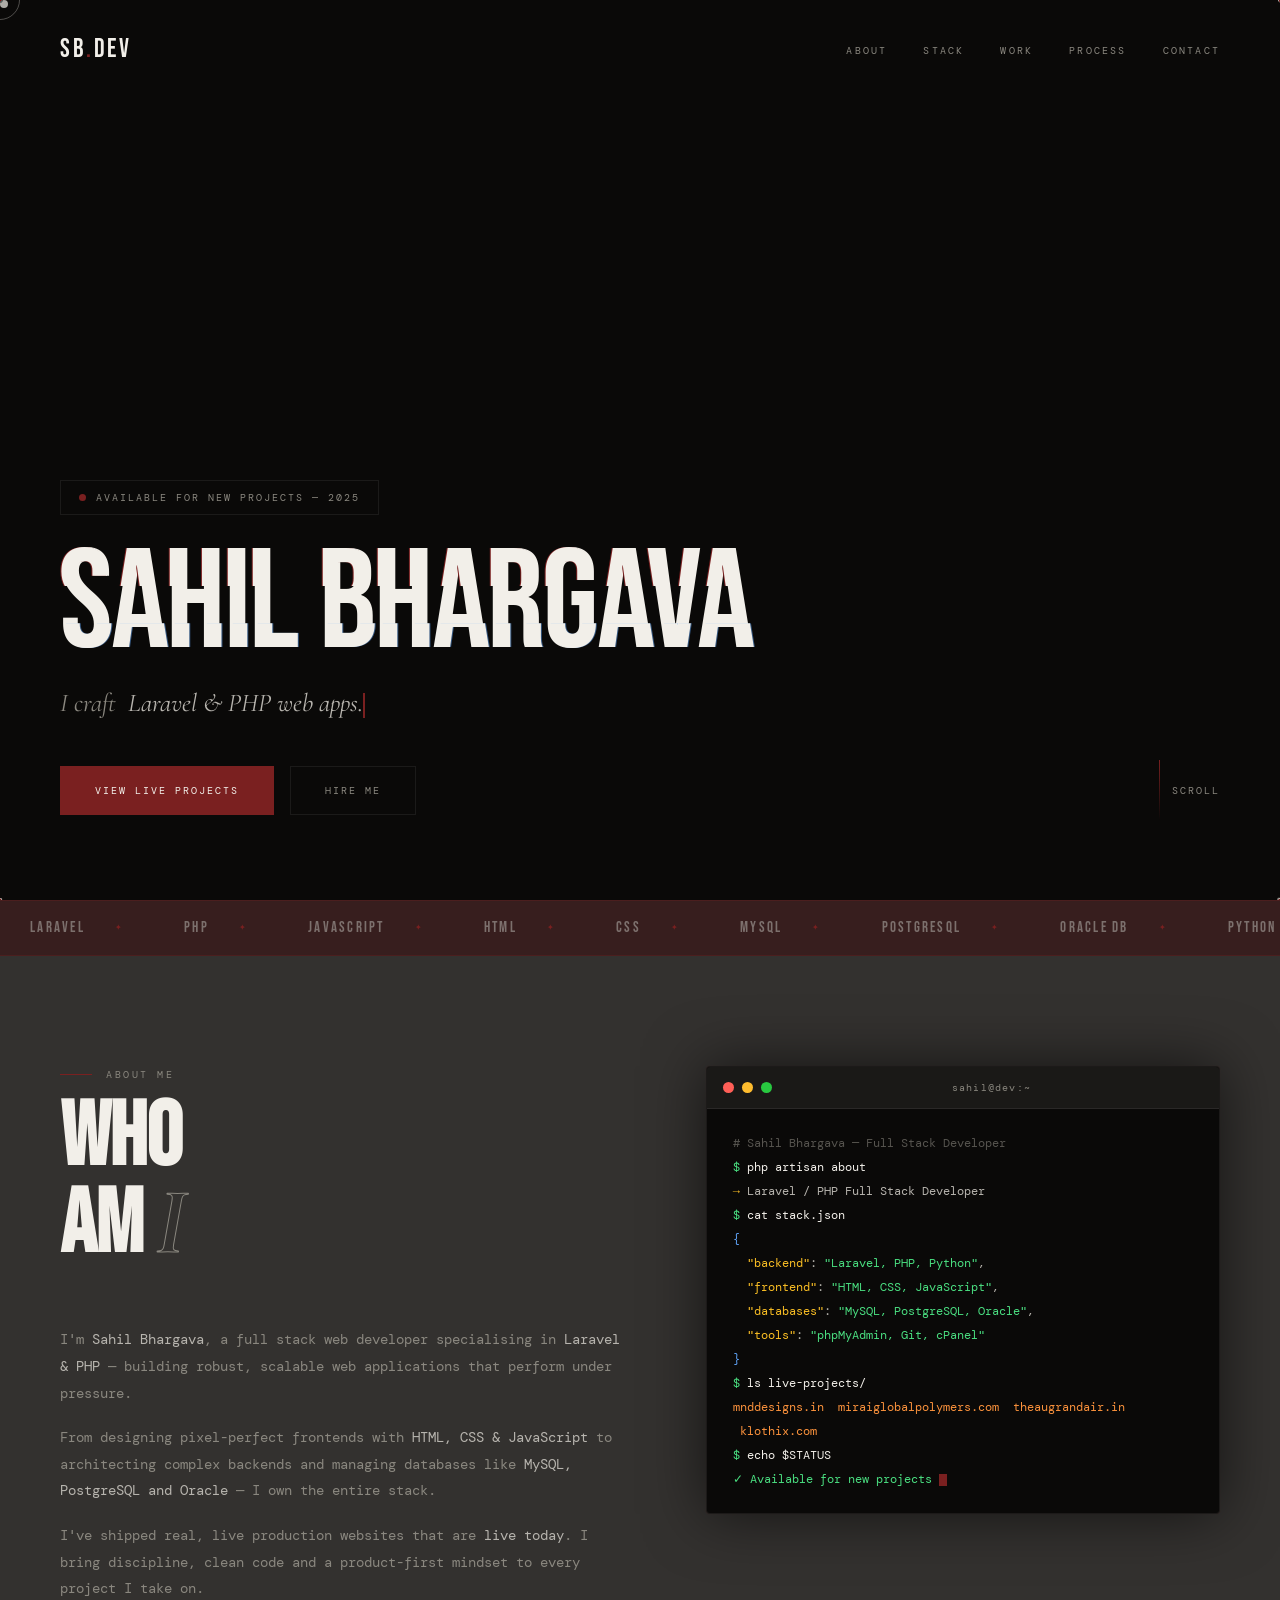
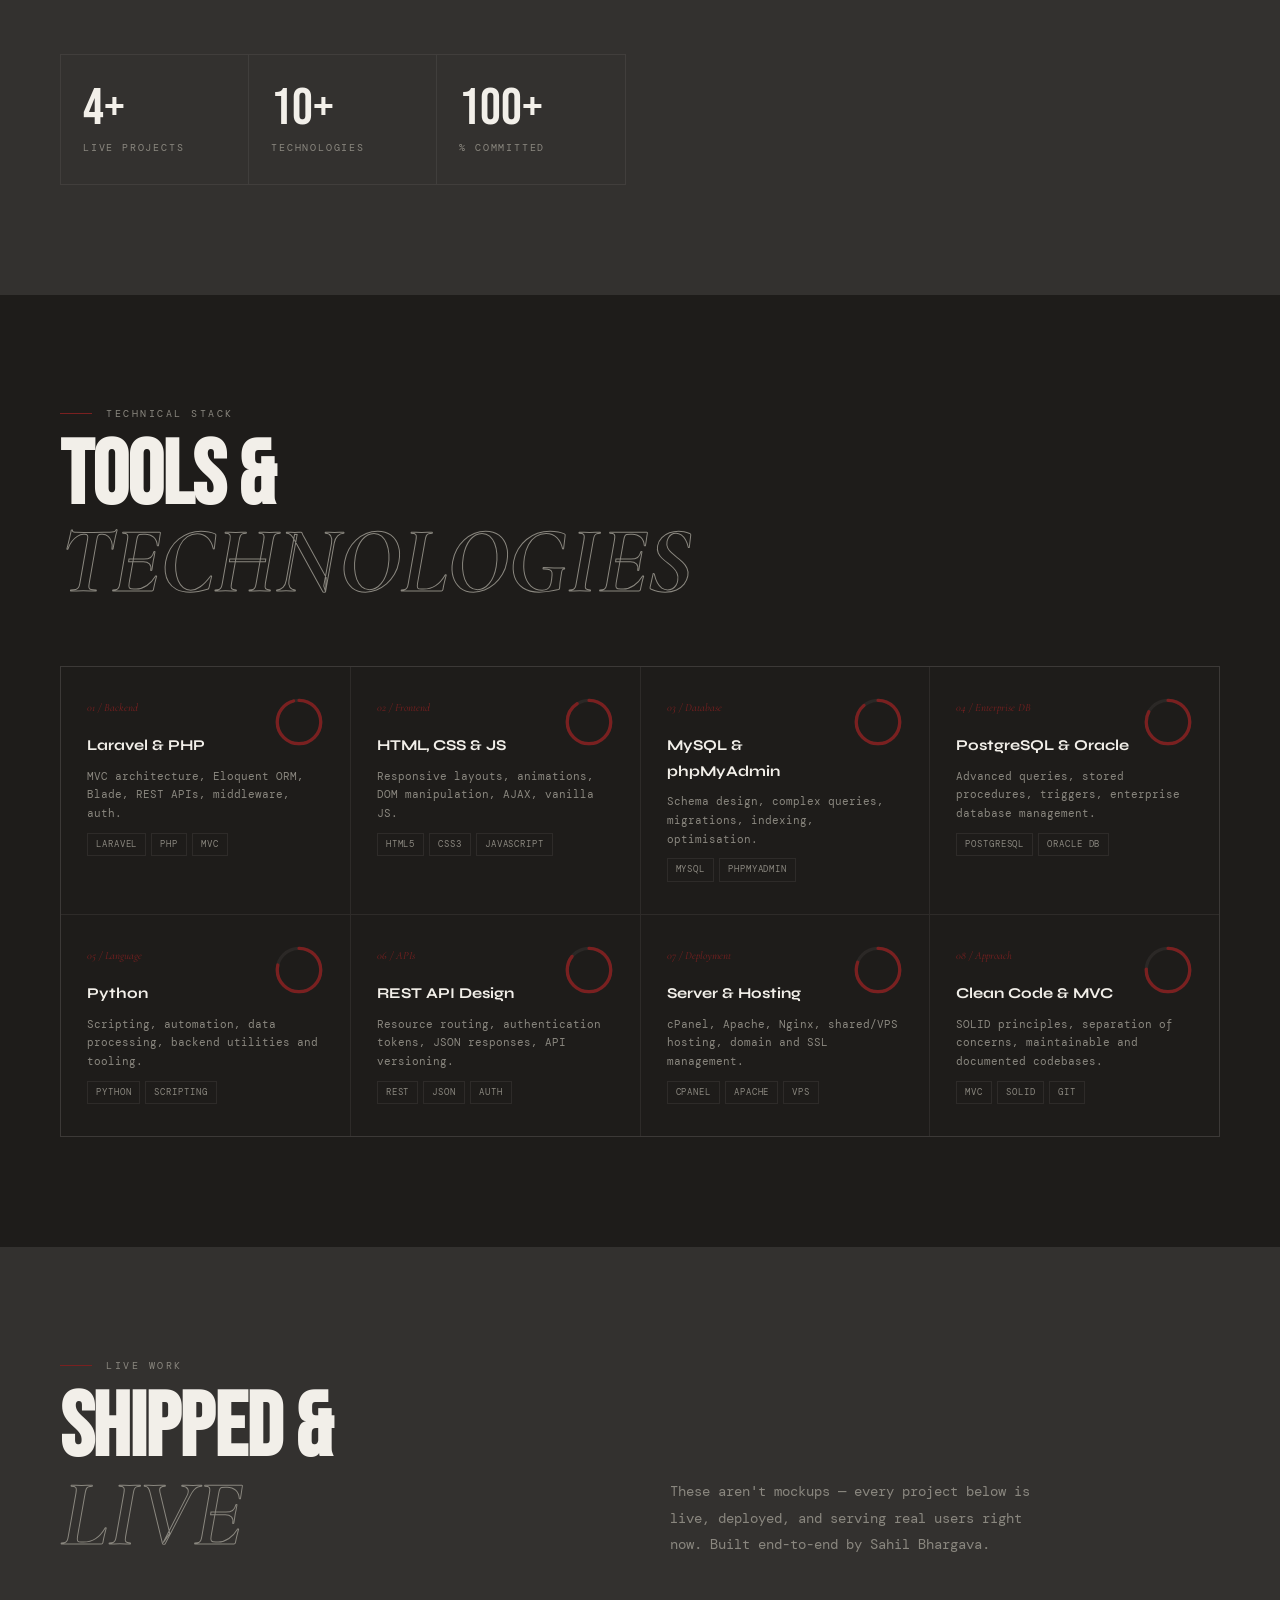
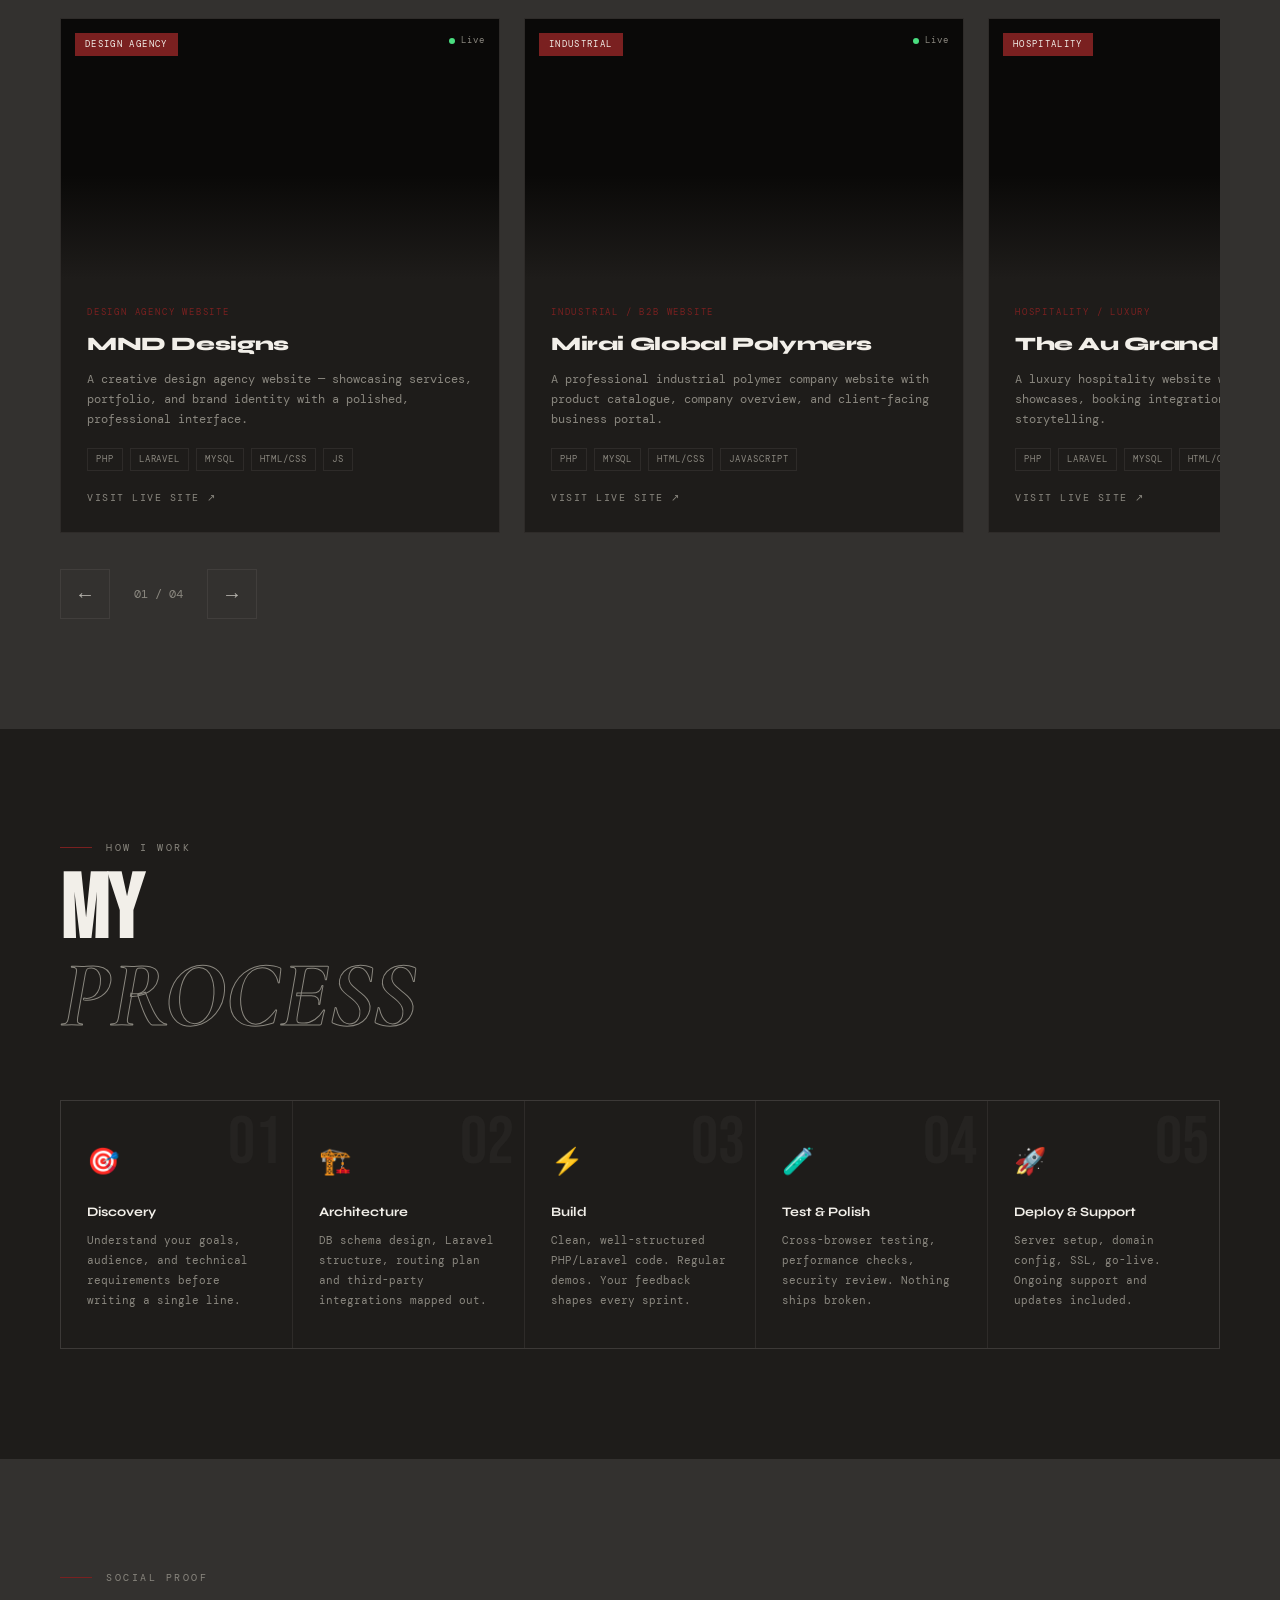
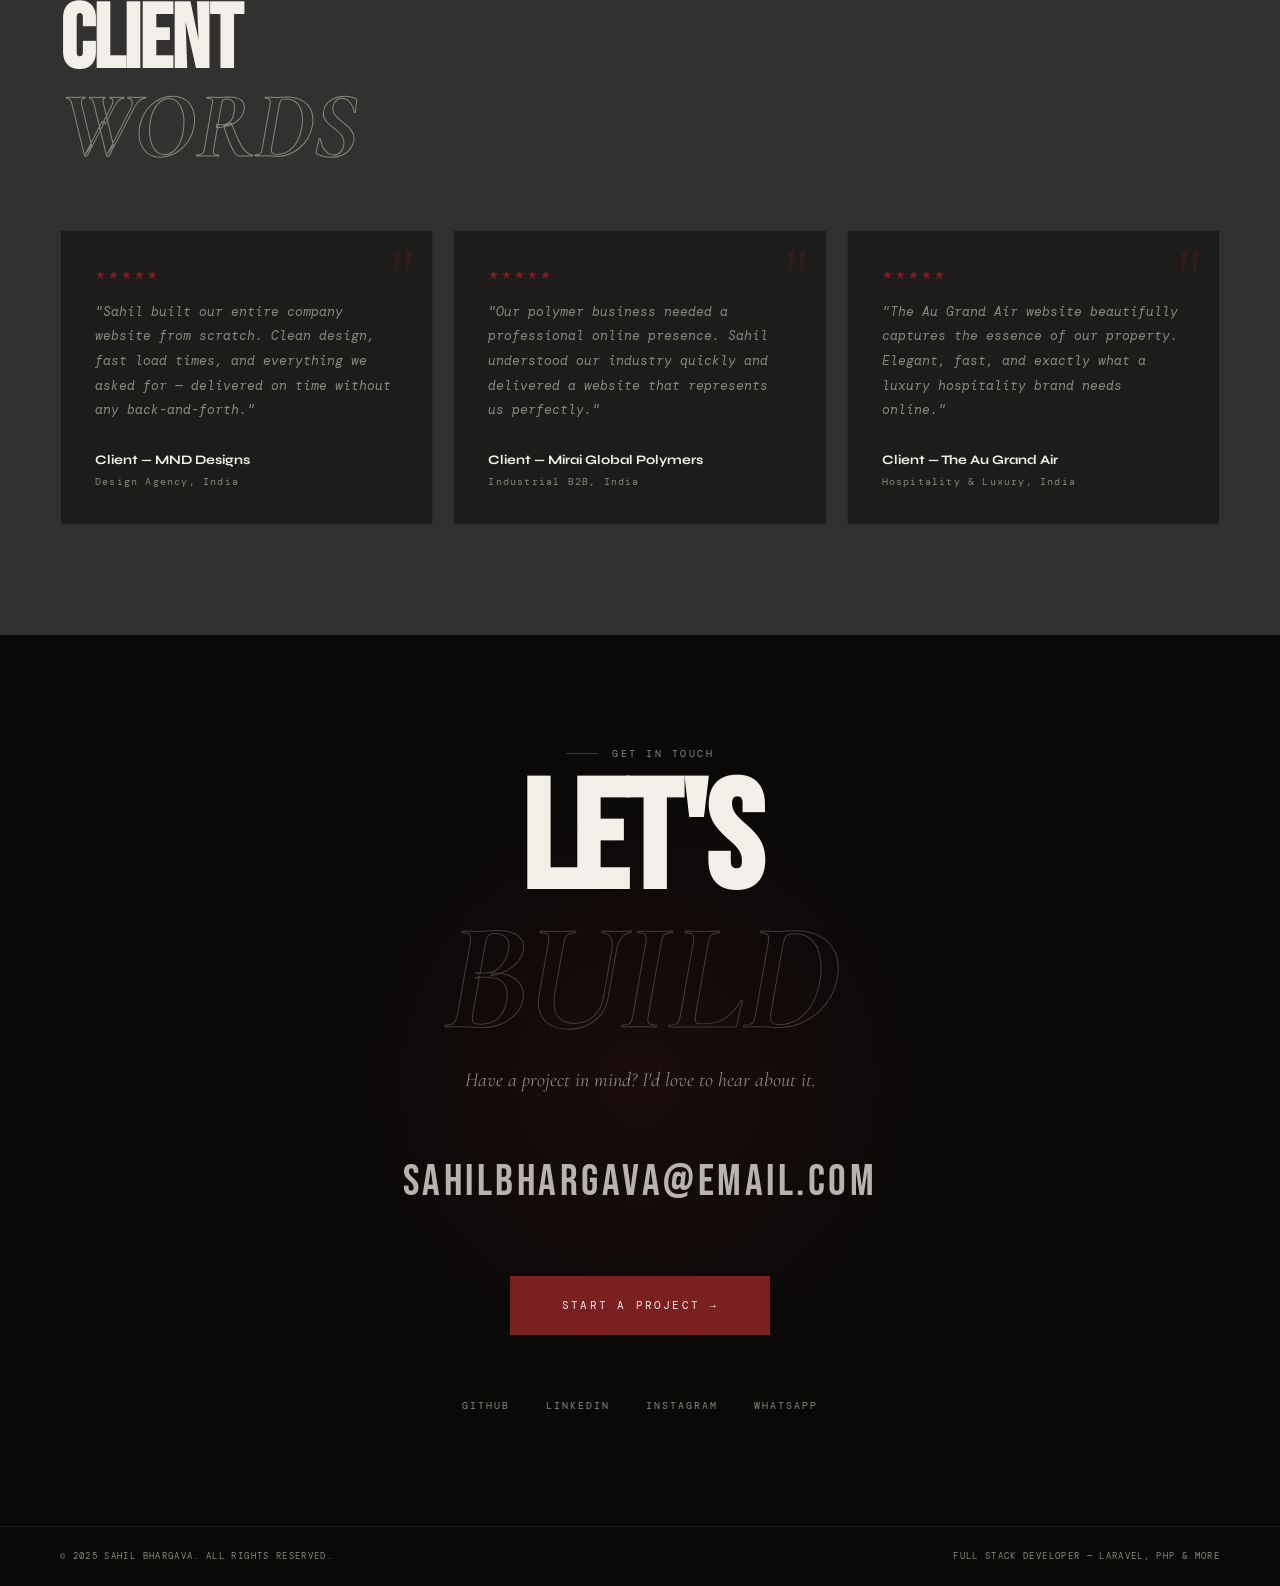
==== portfolio.html @ f4a5721a "portfolio" ====
<!DOCTYPE html>
<html lang="en">
<head>
<meta charset="UTF-8"/>
<meta name="viewport" content="width=device-width,initial-scale=1.0"/>
<title>Sahil Bhargava — Full Stack Developer</title>
<link rel="preconnect" href="https://fonts.googleapis.com">
<link href="https://fonts.googleapis.com/css2?family=Bebas+Neue&family=Cormorant+Garamond:ital,wght@0,300;0,600;1,300;1,600&family=DM+Mono:wght@300;400&family=Syne:wght@400;700;800&display=swap" rel="stylesheet">
<style>
:root{
  --bg:#33312F;--bg2:#1e1c1a;--bg3:#0a0908;
  --ash:#B7B4AE;--ash2:#8a877f;
  --maroon:#371E1E;--red:#7a2020;
  --white:#F2EFE9;--border:rgba(183,180,174,0.1);
}
*,*::before,*::after{box-sizing:border-box;margin:0;padding:0}
html{scroll-behavior:smooth}
body{background:var(--bg3);color:var(--ash);font-family:'DM Mono',monospace;font-size:13px;line-height:1.7;overflow-x:hidden;cursor:none}

/* CURSOR */
#cur-dot{position:fixed;width:8px;height:8px;border-radius:50%;background:var(--ash);pointer-events:none;z-index:9999;transition:transform .2s,background .2s;mix-blend-mode:difference}
#cur-ring{position:fixed;width:40px;height:40px;border-radius:50%;border:1px solid rgba(183,180,174,.4);pointer-events:none;z-index:9998;transition:width .4s,height .4s,border-color .4s}
body.hovering #cur-dot{transform:scale(3);background:var(--red)}
body.hovering #cur-ring{width:70px;height:70px;border-color:rgba(122,32,32,.5)}

/* NAV */
nav{position:fixed;top:0;left:0;right:0;z-index:200;display:flex;justify-content:space-between;align-items:center;padding:28px 60px;transition:padding .4s,background .4s}
nav.stuck{padding:14px 60px;background:rgba(10,9,8,.9);backdrop-filter:blur(20px);border-bottom:1px solid var(--border)}
.logo{font-family:'Bebas Neue',sans-serif;font-size:26px;letter-spacing:.1em;color:var(--white);text-decoration:none}
.logo span{color:var(--red)}
.nav-menu{display:flex;gap:36px;list-style:none}
.nav-menu a{font-size:10px;letter-spacing:.22em;text-transform:uppercase;color:var(--ash2);text-decoration:none;transition:color .3s;position:relative;padding-bottom:3px}
.nav-menu a::after{content:'';position:absolute;bottom:0;left:0;width:0;height:1px;background:var(--red);transition:width .4s}
.nav-menu a:hover{color:var(--ash)}
.nav-menu a:hover::after{width:100%}

/* HERO */
#hero{position:relative;height:100vh;display:flex;flex-direction:column;justify-content:flex-end;padding:0 60px 80px;overflow:hidden}
#particleCanvas{position:absolute;inset:0;z-index:0}
.hero-content{position:relative;z-index:2}
.hero-badge{display:inline-flex;align-items:center;gap:10px;border:1px solid var(--border);padding:8px 18px;margin-bottom:28px;width:fit-content;font-size:10px;letter-spacing:.2em;text-transform:uppercase;color:var(--ash2);opacity:0;animation:fadeUp .8s .4s forwards}
.badge-dot{width:7px;height:7px;border-radius:50%;background:var(--red);animation:pulse 2s infinite}
@keyframes pulse{0%,100%{box-shadow:0 0 0 0 rgba(122,32,32,.6)}50%{box-shadow:0 0 0 8px rgba(122,32,32,0)}}
.hero-name{font-family:'Bebas Neue',sans-serif;font-size:clamp(60px,11vw,170px);line-height:.88;color:var(--white);letter-spacing:-.01em;opacity:0;animation:fadeUp .9s .6s forwards;display:block}
.hero-name .ghost{-webkit-text-stroke:1px rgba(183,180,174,.2);color:transparent;display:block}
.hero-sub{font-family:'Cormorant Garamond',serif;font-size:clamp(16px,2vw,26px);font-style:italic;color:var(--ash2);margin-top:14px;margin-bottom:36px;opacity:0;animation:fadeUp .8s .9s forwards;min-height:34px}
#typed-text{color:var(--ash)}
.typed-cursor{display:inline-block;width:2px;height:1em;background:var(--red);vertical-align:middle;animation:blink .7s infinite}
@keyframes blink{0%,100%{opacity:1}50%{opacity:0}}
.hero-bottom{display:flex;align-items:center;justify-content:space-between;opacity:0;animation:fadeUp .8s 1.1s forwards;flex-wrap:wrap;gap:24px}
.hero-cta-group{display:flex;gap:16px;align-items:center}
.btn-primary{position:relative;overflow:hidden;background:var(--red);color:var(--white);padding:15px 34px;text-decoration:none;font-size:10px;letter-spacing:.2em;text-transform:uppercase;border:1px solid var(--red);transition:color .4s;display:inline-block}
.btn-primary::before{content:'';position:absolute;inset:0;background:var(--white);transform:translateX(-101%);transition:transform .4s cubic-bezier(.76,0,.24,1)}
.btn-primary:hover{color:var(--bg3)}.btn-primary:hover::before{transform:translateX(0)}
.btn-primary span{position:relative;z-index:1}
.btn-outline{padding:15px 34px;text-decoration:none;font-size:10px;letter-spacing:.2em;text-transform:uppercase;border:1px solid var(--border);color:var(--ash2);transition:color .3s,border-color .3s;display:inline-block}
.btn-outline:hover{color:var(--ash);border-color:var(--ash2)}
.hero-scroll{font-size:10px;letter-spacing:.2em;text-transform:uppercase;color:var(--ash2);display:flex;align-items:center;gap:12px}
.scroll-line{width:1px;height:60px;background:linear-gradient(to bottom,var(--red),transparent);animation:scrollLine 2s ease infinite}
@keyframes scrollLine{0%{transform:scaleY(0);transform-origin:top}50%{transform:scaleY(1);transform-origin:top}51%{transform-origin:bottom}100%{transform:scaleY(0);transform-origin:bottom}}

/* MARQUEE */
.marquee-wrap{background:var(--maroon);padding:14px 0;overflow:hidden;border-top:1px solid rgba(122,32,32,.3);border-bottom:1px solid rgba(122,32,32,.3)}
.marquee-track{display:flex;animation:marquee 22s linear infinite;width:max-content}
.marquee-item{font-family:'Bebas Neue',sans-serif;font-size:15px;letter-spacing:.15em;color:rgba(183,180,174,.55);padding:0 30px;white-space:nowrap;display:flex;align-items:center;gap:30px}
.marquee-item::after{content:'✦';font-size:8px;color:var(--red)}
@keyframes marquee{from{transform:translateX(0)}to{transform:translateX(-50%)}}

/* SECTIONS */
.sec{padding:110px 60px;position:relative}
.sec-label{font-size:10px;letter-spacing:.25em;text-transform:uppercase;color:var(--ash2);display:flex;align-items:center;gap:14px;margin-bottom:14px}
.sec-label::before{content:'';width:32px;height:1px;background:var(--red)}
.sec-title{font-family:'Bebas Neue',sans-serif;font-size:clamp(48px,7vw,96px);color:var(--white);letter-spacing:-.01em;line-height:.92;margin-bottom:60px}
.sec-title em{font-family:'Cormorant Garamond',serif;font-style:italic;color:transparent;-webkit-text-stroke:1px var(--ash2);font-size:1.05em}

/* ABOUT */
#about{background:var(--bg)}
.about-grid{display:grid;grid-template-columns:1.1fr 1fr;gap:80px;align-items:start}
.about-text-block p{color:var(--ash2);line-height:1.9;margin-bottom:18px;font-size:14px}
.about-text-block p strong{color:var(--ash);font-weight:400}
.stats-row{display:flex;gap:0;margin-top:52px;border:1px solid var(--border)}
.stat-box{flex:1;padding:28px 22px;border-right:1px solid var(--border);position:relative;overflow:hidden}
.stat-box:last-child{border-right:none}
.stat-box::before{content:'';position:absolute;bottom:0;left:0;right:0;height:2px;background:linear-gradient(90deg,var(--red),transparent);transform:scaleX(0);transform-origin:left;transition:transform .5s ease}
.stat-box:hover::before{transform:scaleX(1)}
.stat-n{font-family:'Bebas Neue',sans-serif;font-size:52px;color:var(--white);line-height:1}
.stat-l{font-size:10px;letter-spacing:.18em;text-transform:uppercase;color:var(--ash2);margin-top:4px}

/* TERMINAL */
.terminal{background:var(--bg3);border:1px solid var(--border);border-radius:4px;overflow:hidden;box-shadow:0 0 60px rgba(0,0,0,.6),0 0 1px rgba(122,32,32,.3)}
.term-bar{background:#1a1917;padding:12px 16px;display:flex;align-items:center;gap:8px;border-bottom:1px solid var(--border)}
.term-dot{width:11px;height:11px;border-radius:50%}
.term-dot:nth-child(1){background:#ff5f57}.term-dot:nth-child(2){background:#febc2e}.term-dot:nth-child(3){background:#28c840}
.term-title{font-size:10px;letter-spacing:.12em;color:var(--ash2);margin-left:auto;margin-right:auto}
.term-body{padding:22px 26px;font-size:12px;line-height:2;min-height:300px}
.term-line{opacity:0;transform:translateY(4px);transition:opacity .3s,transform .3s}
.term-line.show{opacity:1;transform:translateY(0)}
.c-green{color:#4ade80}.c-red{color:#f87171}.c-yellow{color:#fbbf24}.c-blue{color:#60a5fa}.c-comment{color:var(--ash2);opacity:.6}.c-white{color:var(--white)}.c-orange{color:#fb923c}

/* SKILLS */
#skills{background:var(--bg2)}
.skills-grid{display:grid;grid-template-columns:repeat(4,1fr);gap:1px;background:var(--border);border:1px solid var(--border)}
.skill-item{background:var(--bg2);padding:32px 26px;position:relative;overflow:hidden;cursor:default;transition:background .35s}
.skill-item::after{content:'';position:absolute;inset:0;background:radial-gradient(circle at 50% 100%,rgba(122,32,32,.25),transparent 70%);opacity:0;transition:opacity .4s}
.skill-item:hover{background:var(--bg)}.skill-item:hover::after{opacity:1}
.skill-num{font-family:'Cormorant Garamond',serif;font-size:11px;font-style:italic;color:var(--red);margin-bottom:16px;display:block}
.skill-name{font-family:'Syne',sans-serif;font-size:15px;font-weight:700;color:var(--white);margin-bottom:8px}
.skill-tags{display:flex;flex-wrap:wrap;gap:5px;margin-top:10px}
.stag{font-size:9px;letter-spacing:.1em;text-transform:uppercase;border:1px solid var(--border);padding:3px 8px;color:var(--ash2)}
.arc-wrap{float:right;margin-top:-2px}
svg.arc{width:50px;height:50px;transform:rotate(-90deg)}
.arc-bg{fill:none;stroke:rgba(183,180,174,.08);stroke-width:3}
.arc-fg{fill:none;stroke:var(--red);stroke-width:3;stroke-linecap:round;stroke-dasharray:126;stroke-dashoffset:126;transition:stroke-dashoffset 1.2s cubic-bezier(.4,0,.2,1)}

/* LIVE PROJECTS */
#projects{background:var(--bg)}
.proj-intro{display:grid;grid-template-columns:1fr 1fr;gap:60px;align-items:end;margin-bottom:60px}
.proj-desc{color:var(--ash2);max-width:380px;line-height:1.9;font-size:14px}
.proj-track-wrap{overflow:hidden}
.proj-track{display:flex;gap:24px;width:max-content;transition:transform .6s cubic-bezier(.25,.46,.45,.94)}

.proj-card{width:440px;flex-shrink:0;background:var(--bg2);border:1px solid var(--border);overflow:hidden;transition:border-color .4s;cursor:none;transform-style:preserve-3d;transform:perspective(1000px)}
.proj-card:hover{border-color:rgba(122,32,32,.5)}

/* Live preview iframe wrapper */
.proj-preview{height:260px;position:relative;overflow:hidden;background:var(--bg3)}
.proj-preview iframe{width:200%;height:200%;transform:scale(.5);transform-origin:top left;pointer-events:none;border:none}
.proj-preview-overlay{position:absolute;inset:0;background:linear-gradient(to bottom,transparent 60%,var(--bg2) 100%);z-index:2}
.proj-preview-label{position:absolute;top:14px;left:14px;z-index:3;background:var(--red);color:var(--white);font-size:9px;letter-spacing:.15em;text-transform:uppercase;padding:4px 10px}
.proj-preview-live{position:absolute;top:14px;right:14px;z-index:3;display:flex;align-items:center;gap:6px;font-size:9px;letter-spacing:.12em;color:var(--ash2)}
.live-dot{width:6px;height:6px;border-radius:50%;background:#4ade80;animation:pulse 2s infinite}
.proj-img-fallback{height:260px;position:relative;overflow:hidden;background:var(--bg3);display:flex;align-items:center;justify-content:center}
.proj-img-inner{width:100%;height:100%;position:relative;transition:transform .5s cubic-bezier(.25,.46,.45,.94)}
.proj-card:hover .proj-img-inner{transform:scale(1.04)}
.proj-screen{position:absolute;inset:20px;background:var(--bg);border-radius:4px;padding:12px;box-shadow:0 20px 60px rgba(0,0,0,.5);display:flex;flex-direction:column;gap:6px}
.p-bar{height:4px;border-radius:2px;background:var(--maroon)}
.p-grid{display:grid;grid-template-columns:1fr 1fr;gap:6px;margin-top:6px}
.p-block{height:48px;background:var(--bg2);border-radius:2px}

.proj-body{padding:26px}
.proj-type{font-size:9px;letter-spacing:.2em;text-transform:uppercase;color:var(--red);margin-bottom:8px}
.proj-name{font-family:'Syne',sans-serif;font-size:19px;font-weight:800;color:var(--white);margin-bottom:8px;letter-spacing:-.02em}
.proj-info{color:var(--ash2);font-size:12px;line-height:1.7;margin-bottom:18px}
.proj-tech{display:flex;gap:7px;flex-wrap:wrap}
.ptag{font-size:9px;letter-spacing:.1em;text-transform:uppercase;border:1px solid var(--border);padding:3px 8px;color:var(--ash2)}
.proj-link{margin-top:18px;display:flex;align-items:center;gap:8px;font-size:10px;letter-spacing:.15em;text-transform:uppercase;color:var(--ash2);text-decoration:none;transition:color .3s,gap .3s}
.proj-link:hover{color:var(--ash);gap:14px}

.proj-controls{display:flex;align-items:center;gap:24px;margin-top:36px}
.proj-btn{width:50px;height:50px;border:1px solid var(--border);background:transparent;color:var(--ash);cursor:none;display:flex;align-items:center;justify-content:center;font-size:20px;transition:background .3s,border-color .3s,color .3s}
.proj-btn:hover{background:var(--red);border-color:var(--red);color:var(--white)}
.proj-counter{font-size:12px;color:var(--ash2)}

/* PROCESS */
#process{background:var(--bg2)}
.process-grid{display:grid;grid-template-columns:repeat(5,1fr);gap:1px;background:var(--border);border:1px solid var(--border)}
.proc-card{background:var(--bg2);padding:38px 26px;position:relative;overflow:hidden;transition:background .4s}
.proc-card:hover{background:var(--bg)}
.proc-num{font-family:'Bebas Neue',sans-serif;font-size:68px;color:rgba(183,180,174,.05);line-height:1;position:absolute;top:8px;right:10px}
.proc-icon{font-size:26px;margin-bottom:18px;display:block}
.proc-title{font-family:'Syne',sans-serif;font-size:13px;font-weight:700;color:var(--white);margin-bottom:8px}
.proc-desc{font-size:11px;color:var(--ash2);line-height:1.8}
.proc-bar{position:absolute;bottom:0;left:0;right:0;height:2px;background:linear-gradient(90deg,var(--red),rgba(122,32,32,0));transform:scaleX(0);transform-origin:left;transition:transform .5s}
.proc-card:hover .proc-bar{transform:scaleX(1)}

/* TESTIMONIALS */
#testimonials{background:var(--bg)}
.testi-grid{display:grid;grid-template-columns:repeat(3,1fr);gap:20px}
.testi-card{background:var(--bg2);border:1px solid var(--border);padding:34px;position:relative;overflow:hidden;transition:border-color .4s,transform .3s}
.testi-card:hover{border-color:rgba(122,32,32,.4);transform:translateY(-4px)}
.quote-mark{font-family:'Cormorant Garamond',serif;font-size:80px;color:var(--red);opacity:.2;line-height:.7;position:absolute;top:18px;right:18px}
.testi-text{color:var(--ash2);font-size:13px;line-height:1.9;margin-bottom:26px;font-style:italic}
.testi-name{font-family:'Syne',sans-serif;font-weight:700;color:var(--white);font-size:13px}
.testi-role{font-size:10px;color:var(--ash2);letter-spacing:.12em;margin-top:2px}
.testi-stars{color:var(--red);letter-spacing:2px;margin-bottom:14px;font-size:12px}

/* CONTACT */
#contact{background:var(--bg3);text-align:center;padding:110px 60px;position:relative;overflow:hidden}
.contact-glow{position:absolute;top:50%;left:50%;transform:translate(-50%,-50%);width:600px;height:600px;border-radius:50%;background:radial-gradient(circle,rgba(122,32,32,.15) 0%,transparent 70%);pointer-events:none;animation:glowPulse 4s ease infinite}
@keyframes glowPulse{0%,100%{transform:translate(-50%,-50%) scale(1)}50%{transform:translate(-50%,-50%) scale(1.2)}}
.contact-big{font-family:'Bebas Neue',sans-serif;font-size:clamp(60px,12vw,180px);color:var(--white);letter-spacing:-.02em;line-height:.88;position:relative;z-index:2;margin-bottom:14px}
.contact-big em{font-family:'Cormorant Garamond',serif;font-style:italic;color:transparent;-webkit-text-stroke:1px rgba(183,180,174,.3)}
.contact-sub{font-family:'Cormorant Garamond',serif;font-size:20px;font-style:italic;color:var(--ash2);margin-bottom:48px;position:relative;z-index:2}
.contact-email{display:block;font-family:'Bebas Neue',sans-serif;font-size:clamp(20px,3.5vw,44px);color:var(--ash);text-decoration:none;letter-spacing:.08em;margin-bottom:56px;position:relative;z-index:2;transition:color .3s}
.contact-email:hover{color:var(--white)}
.magnetic-btn{position:relative;z-index:2;display:inline-block;background:var(--red);color:var(--white);padding:20px 52px;font-size:11px;letter-spacing:.2em;text-transform:uppercase;text-decoration:none;cursor:none;overflow:hidden;transition:color .4s}
.magnetic-btn::before{content:'';position:absolute;inset:0;background:var(--white);transform:translateX(-101%);transition:transform .5s cubic-bezier(.76,0,.24,1)}
.magnetic-btn:hover{color:var(--bg3)}.magnetic-btn:hover::before{transform:translateX(0)}
.magnetic-btn span{position:relative;z-index:1}
.socials{display:flex;justify-content:center;gap:36px;list-style:none;margin-top:52px;position:relative;z-index:2}
.socials a{font-size:10px;letter-spacing:.2em;text-transform:uppercase;color:var(--ash2);text-decoration:none;transition:color .3s}
.socials a:hover{color:var(--ash)}

footer{background:var(--bg3);border-top:1px solid var(--border);padding:22px 60px;display:flex;justify-content:space-between;align-items:center;font-size:9px;letter-spacing:.15em;text-transform:uppercase;color:var(--ash2)}

/* ANIMATIONS */
@keyframes fadeUp{from{opacity:0;transform:translateY(36px)}to{opacity:1;transform:translateY(0)}}
.reveal{opacity:0;transform:translateY(50px);transition:opacity .9s ease,transform .9s ease}
.reveal.in{opacity:1;transform:translateY(0)}
.reveal-left{opacity:0;transform:translateX(-50px);transition:opacity .9s ease,transform .9s ease}
.reveal-left.in{opacity:1;transform:translateX(0)}
.reveal-right{opacity:0;transform:translateX(50px);transition:opacity .9s ease,transform .9s ease}
.reveal-right.in{opacity:1;transform:translateX(0)}
.delay-1{transition-delay:.1s}.delay-2{transition-delay:.2s}.delay-3{transition-delay:.3s}.delay-4{transition-delay:.4s}.delay-5{transition-delay:.5s}

/* GLITCH */
.glitch{position:relative;display:block}
.glitch::before,.glitch::after{content:attr(data-text);position:absolute;inset:0;color:var(--white);font-family:'Bebas Neue',sans-serif;font-size:inherit;line-height:inherit;letter-spacing:inherit}
.glitch::before{left:-2px;text-shadow:-1px 0 var(--red);clip-path:polygon(0 0,100% 0,100% 35%,0 35%);animation:glitch1 5s infinite linear}
.glitch::after{left:2px;text-shadow:1px 0 rgba(96,165,250,.5);clip-path:polygon(0 65%,100% 65%,100% 100%,0 100%);animation:glitch2 5s infinite linear}
@keyframes glitch1{0%,90%,100%{transform:translate(0)}92%{transform:translate(-3px,1px)}94%{transform:translate(2px,-1px)}97%{transform:translate(-2px,2px)}}
@keyframes glitch2{0%,88%,100%{transform:translate(0)}90%{transform:translate(3px,1px)}93%{transform:translate(-2px,-1px)}97%{transform:translate(-3px,-1px)}}

@media(max-width:900px){
  nav{padding:20px 24px}nav.stuck{padding:14px 24px}.nav-menu{display:none}
  .sec{padding:80px 24px}#hero{padding:0 24px 60px}
  .about-grid{grid-template-columns:1fr;gap:48px}
  .skills-grid{grid-template-columns:repeat(2,1fr)}
  .proj-card{width:330px}.process-grid{grid-template-columns:1fr 1fr}
  .testi-grid{grid-template-columns:1fr}
  footer{flex-direction:column;gap:8px;padding:20px 24px}
  .stats-row{flex-direction:column}.stat-box{border-right:none;border-bottom:1px solid var(--border)}
  .proj-intro{grid-template-columns:1fr}
}
</style>
</head>
<body>

<div id="cur-dot"></div>
<div id="cur-ring"></div>

<!-- NAV -->
<nav id="nav">
  <a href="#hero" class="logo">SB<span>.</span>dev</a>
  <ul class="nav-menu">
    <li><a href="#about">About</a></li>
    <li><a href="#skills">Stack</a></li>
    <li><a href="#projects">Work</a></li>
    <li><a href="#process">Process</a></li>
    <li><a href="#contact">Contact</a></li>
  </ul>
</nav>

<!-- HERO -->
<section id="hero">
  <canvas id="particleCanvas"></canvas>
  <div class="hero-content">
    <div class="hero-badge"><span class="badge-dot"></span>Available for new projects — 2025</div>
    <span class="hero-name glitch" data-text="SAHIL BHARGAVA">SAHIL BHARGAVA</span>
    <p class="hero-sub">I craft &nbsp;<span id="typed-text"></span><span class="typed-cursor"></span></p>
    <div class="hero-bottom">
      <div class="hero-cta-group">
        <a href="#projects" class="btn-primary"><span>View Live Projects</span></a>
        <a href="#contact" class="btn-outline">Hire Me</a>
      </div>
      <div class="hero-scroll"><div class="scroll-line"></div>Scroll</div>
    </div>
  </div>
</section>

<!-- MARQUEE -->
<div class="marquee-wrap">
  <div class="marquee-track">
    <div class="marquee-item">Laravel</div><div class="marquee-item">PHP</div>
    <div class="marquee-item">JavaScript</div><div class="marquee-item">HTML</div>
    <div class="marquee-item">CSS</div><div class="marquee-item">MySQL</div>
    <div class="marquee-item">PostgreSQL</div><div class="marquee-item">Oracle DB</div>
    <div class="marquee-item">Python</div><div class="marquee-item">phpMyAdmin</div>
    <div class="marquee-item">REST APIs</div><div class="marquee-item">MVC</div>
    <div class="marquee-item">Laravel</div><div class="marquee-item">PHP</div>
    <div class="marquee-item">JavaScript</div><div class="marquee-item">HTML</div>
    <div class="marquee-item">CSS</div><div class="marquee-item">MySQL</div>
    <div class="marquee-item">PostgreSQL</div><div class="marquee-item">Oracle DB</div>
    <div class="marquee-item">Python</div><div class="marquee-item">phpMyAdmin</div>
    <div class="marquee-item">REST APIs</div><div class="marquee-item">MVC</div>
  </div>
</div>

<!-- ABOUT -->
<section id="about" class="sec">
  <div class="about-grid">
    <div>
      <div class="sec-label reveal">About Me</div>
      <h2 class="sec-title reveal delay-1">WHO<br>AM <em>I</em></h2>
      <div class="about-text-block">
        <p class="reveal delay-2">I'm <strong>Sahil Bhargava</strong>, a full stack web developer specialising in <strong>Laravel & PHP</strong> — building robust, scalable web applications that perform under pressure.</p>
        <p class="reveal delay-3">From designing pixel-perfect frontends with <strong>HTML, CSS & JavaScript</strong> to architecting complex backends and managing databases like <strong>MySQL, PostgreSQL and Oracle</strong> — I own the entire stack.</p>
        <p class="reveal delay-4">I've shipped real, live production websites that are <strong>live today</strong>. I bring discipline, clean code and a product-first mindset to every project I take on.</p>
      </div>
      <div class="stats-row reveal delay-5">
        <div class="stat-box">
          <div class="stat-n" data-target="4">0</div>
          <div class="stat-l">Live Projects</div>
        </div>
        <div class="stat-box">
          <div class="stat-n" data-target="10">0</div>
          <div class="stat-l">Technologies</div>
        </div>
        <div class="stat-box">
          <div class="stat-n" data-target="100">0</div>
          <div class="stat-l">% Committed</div>
        </div>
      </div>
    </div>
    <div class="reveal-right delay-2">
      <div class="terminal">
        <div class="term-bar">
          <div class="term-dot"></div><div class="term-dot"></div><div class="term-dot"></div>
          <span class="term-title">sahil@dev:~</span>
        </div>
        <div class="term-body" id="termBody"></div>
      </div>
    </div>
  </div>
</section>

<!-- SKILLS -->
<section id="skills" class="sec">
  <div class="sec-label reveal">Technical Stack</div>
  <h2 class="sec-title reveal delay-1">TOOLS &amp;<br><em>TECHNOLOGIES</em></h2>
  <div class="skills-grid reveal delay-2">

    <div class="skill-item">
      <div class="arc-wrap"><svg class="arc" viewBox="0 0 46 46"><circle class="arc-bg" cx="23" cy="23" r="20"/><circle class="arc-fg" cx="23" cy="23" r="20" data-pct="95"/></svg></div>
      <span class="skill-num">01 / Backend</span>
      <div class="skill-name">Laravel & PHP</div>
      <div style="font-size:11px;color:var(--ash2)">MVC architecture, Eloquent ORM, Blade, REST APIs, middleware, auth.</div>
      <div class="skill-tags"><span class="stag">Laravel</span><span class="stag">PHP</span><span class="stag">MVC</span></div>
    </div>

    <div class="skill-item">
      <div class="arc-wrap"><svg class="arc" viewBox="0 0 46 46"><circle class="arc-bg" cx="23" cy="23" r="20"/><circle class="arc-fg" cx="23" cy="23" r="20" data-pct="90"/></svg></div>
      <span class="skill-num">02 / Frontend</span>
      <div class="skill-name">HTML, CSS & JS</div>
      <div style="font-size:11px;color:var(--ash2)">Responsive layouts, animations, DOM manipulation, AJAX, vanilla JS.</div>
      <div class="skill-tags"><span class="stag">HTML5</span><span class="stag">CSS3</span><span class="stag">JavaScript</span></div>
    </div>

    <div class="skill-item">
      <div class="arc-wrap"><svg class="arc" viewBox="0 0 46 46"><circle class="arc-bg" cx="23" cy="23" r="20"/><circle class="arc-fg" cx="23" cy="23" r="20" data-pct="88"/></svg></div>
      <span class="skill-num">03 / Database</span>
      <div class="skill-name">MySQL & phpMyAdmin</div>
      <div style="font-size:11px;color:var(--ash2)">Schema design, complex queries, migrations, indexing, optimisation.</div>
      <div class="skill-tags"><span class="stag">MySQL</span><span class="stag">phpMyAdmin</span></div>
    </div>

    <div class="skill-item">
      <div class="arc-wrap"><svg class="arc" viewBox="0 0 46 46"><circle class="arc-bg" cx="23" cy="23" r="20"/><circle class="arc-fg" cx="23" cy="23" r="20" data-pct="82"/></svg></div>
      <span class="skill-num">04 / Enterprise DB</span>
      <div class="skill-name">PostgreSQL & Oracle</div>
      <div style="font-size:11px;color:var(--ash2)">Advanced queries, stored procedures, triggers, enterprise database management.</div>
      <div class="skill-tags"><span class="stag">PostgreSQL</span><span class="stag">Oracle DB</span></div>
    </div>

    <div class="skill-item">
      <div class="arc-wrap"><svg class="arc" viewBox="0 0 46 46"><circle class="arc-bg" cx="23" cy="23" r="20"/><circle class="arc-fg" cx="23" cy="23" r="20" data-pct="78"/></svg></div>
      <span class="skill-num">05 / Language</span>
      <div class="skill-name">Python</div>
      <div style="font-size:11px;color:var(--ash2)">Scripting, automation, data processing, backend utilities and tooling.</div>
      <div class="skill-tags"><span class="stag">Python</span><span class="stag">Scripting</span></div>
    </div>

    <div class="skill-item">
      <div class="arc-wrap"><svg class="arc" viewBox="0 0 46 46"><circle class="arc-bg" cx="23" cy="23" r="20"/><circle class="arc-fg" cx="23" cy="23" r="20" data-pct="85"/></svg></div>
      <span class="skill-num">06 / APIs</span>
      <div class="skill-name">REST API Design</div>
      <div style="font-size:11px;color:var(--ash2)">Resource routing, authentication tokens, JSON responses, API versioning.</div>
      <div class="skill-tags"><span class="stag">REST</span><span class="stag">JSON</span><span class="stag">Auth</span></div>
    </div>

    <div class="skill-item">
      <div class="arc-wrap"><svg class="arc" viewBox="0 0 46 46"><circle class="arc-bg" cx="23" cy="23" r="20"/><circle class="arc-fg" cx="23" cy="23" r="20" data-pct="80"/></svg></div>
      <span class="skill-num">07 / Deployment</span>
      <div class="skill-name">Server & Hosting</div>
      <div style="font-size:11px;color:var(--ash2)">cPanel, Apache, Nginx, shared/VPS hosting, domain and SSL management.</div>
      <div class="skill-tags"><span class="stag">cPanel</span><span class="stag">Apache</span><span class="stag">VPS</span></div>
    </div>

    <div class="skill-item">
      <div class="arc-wrap"><svg class="arc" viewBox="0 0 46 46"><circle class="arc-bg" cx="23" cy="23" r="20"/><circle class="arc-fg" cx="23" cy="23" r="20" data-pct="75"/></svg></div>
      <span class="skill-num">08 / Approach</span>
      <div class="skill-name">Clean Code & MVC</div>
      <div style="font-size:11px;color:var(--ash2)">SOLID principles, separation of concerns, maintainable and documented codebases.</div>
      <div class="skill-tags"><span class="stag">MVC</span><span class="stag">SOLID</span><span class="stag">Git</span></div>
    </div>

  </div>
</section>

<!-- LIVE PROJECTS -->
<section id="projects" class="sec">
  <div class="proj-intro">
    <div>
      <div class="sec-label reveal">Live Work</div>
      <h2 class="sec-title reveal delay-1" style="margin-bottom:0">SHIPPED &amp;<br><em>LIVE</em></h2>
    </div>
    <p class="proj-desc reveal-right delay-2">These aren't mockups — every project below is live, deployed, and serving real users right now. Built end-to-end by Sahil Bhargava.</p>
  </div>

  <div class="proj-track-wrap reveal">
    <div class="proj-track" id="projTrack">

      <!-- PROJECT 1: MND Designs -->
      <div class="proj-card">
        <div class="proj-preview">
          <iframe src="https://mnddesigns.in/" loading="lazy" title="MND Designs" scrolling="no"></iframe>
          <div class="proj-preview-overlay"></div>
          <span class="proj-preview-label">Design Agency</span>
          <span class="proj-preview-live"><span class="live-dot"></span>Live</span>
        </div>
        <div class="proj-body">
          <div class="proj-type">Design Agency Website</div>
          <div class="proj-name">MND Designs</div>
          <div class="proj-info">A creative design agency website — showcasing services, portfolio, and brand identity with a polished, professional interface.</div>
          <div class="proj-tech"><span class="ptag">PHP</span><span class="ptag">Laravel</span><span class="ptag">MySQL</span><span class="ptag">HTML/CSS</span><span class="ptag">JS</span></div>
          <a href="https://mnddesigns.in/" target="_blank" class="proj-link">Visit Live Site ↗</a>
        </div>
      </div>

      <!-- PROJECT 2: Mirai Global Polymers -->
      <div class="proj-card">
        <div class="proj-preview">
          <iframe src="https://miraiglobalpolymers.com/" loading="lazy" title="Mirai Global Polymers" scrolling="no"></iframe>
          <div class="proj-preview-overlay"></div>
          <span class="proj-preview-label">Industrial</span>
          <span class="proj-preview-live"><span class="live-dot"></span>Live</span>
        </div>
        <div class="proj-body">
          <div class="proj-type">Industrial / B2B Website</div>
          <div class="proj-name">Mirai Global Polymers</div>
          <div class="proj-info">A professional industrial polymer company website with product catalogue, company overview, and client-facing business portal.</div>
          <div class="proj-tech"><span class="ptag">PHP</span><span class="ptag">MySQL</span><span class="ptag">HTML/CSS</span><span class="ptag">JavaScript</span></div>
          <a href="https://miraiglobalpolymers.com/" target="_blank" class="proj-link">Visit Live Site ↗</a>
        </div>
      </div>

      <!-- PROJECT 3: The Au Grand Air -->
      <div class="proj-card">
        <div class="proj-preview">
          <iframe src="https://www.theaugrandair.in/" loading="lazy" title="The Au Grand Air" scrolling="no"></iframe>
          <div class="proj-preview-overlay"></div>
          <span class="proj-preview-label">Hospitality</span>
          <span class="proj-preview-live"><span class="live-dot"></span>Live</span>
        </div>
        <div class="proj-body">
          <div class="proj-type">Hospitality / Luxury</div>
          <div class="proj-name">The Au Grand Air</div>
          <div class="proj-info">A luxury hospitality website with elegant design, room showcases, booking integration, and immersive visual storytelling.</div>
          <div class="proj-tech"><span class="ptag">PHP</span><span class="ptag">Laravel</span><span class="ptag">MySQL</span><span class="ptag">HTML/CSS</span><span class="ptag">JS</span></div>
          <a href="https://www.theaugrandair.in/" target="_blank" class="proj-link">Visit Live Site ↗</a>
        </div>
      </div>

      <!-- PROJECT 4: Klothix -->
      <div class="proj-card">
        <div class="proj-preview">
          <iframe src="https://klothix.com/" loading="lazy" title="Klothix" scrolling="no"></iframe>
          <div class="proj-preview-overlay"></div>
          <span class="proj-preview-label">Fashion</span>
          <span class="proj-preview-live"><span class="live-dot"></span>Live</span>
        </div>
        <div class="proj-body">
          <div class="proj-type">Fashion / E-commerce Website</div>
          <div class="proj-name">Klothix</div>
          <div class="proj-info">A modern fashion website focused on product presentation, smooth browsing, and responsive user experience for online customers.</div>
          <div class="proj-tech"><span class="ptag">Laravel</span><span class="ptag">PHP</span><span class="ptag">HTML</span><span class="ptag">CSS</span><span class="ptag">JavaScript</span><span class="ptag">MySQL</span></div>
          <a href="https://klothix.com/" target="_blank" class="proj-link">Visit Live Site ↗</a>
        </div>
      </div>

    </div>
  </div>

  <div class="proj-controls reveal delay-2">
    <button class="proj-btn" id="prevBtn">&#8592;</button>
    <span class="proj-counter" id="projCounter">01 / 04</span>
    <button class="proj-btn" id="nextBtn">&#8594;</button>
  </div>
</section>

<!-- PROCESS -->
<section id="process" class="sec">
  <div class="sec-label reveal">How I Work</div>
  <h2 class="sec-title reveal delay-1">MY<br><em>PROCESS</em></h2>
  <div class="process-grid reveal delay-2">
    <div class="proc-card"><div class="proc-num">01</div><span class="proc-icon">🎯</span><div class="proc-title">Discovery</div><div class="proc-desc">Understand your goals, audience, and technical requirements before writing a single line.</div><div class="proc-bar"></div></div>
    <div class="proc-card"><div class="proc-num">02</div><span class="proc-icon">🏗️</span><div class="proc-title">Architecture</div><div class="proc-desc">DB schema design, Laravel structure, routing plan and third-party integrations mapped out.</div><div class="proc-bar"></div></div>
    <div class="proc-card"><div class="proc-num">03</div><span class="proc-icon">⚡</span><div class="proc-title">Build</div><div class="proc-desc">Clean, well-structured PHP/Laravel code. Regular demos. Your feedback shapes every sprint.</div><div class="proc-bar"></div></div>
    <div class="proc-card"><div class="proc-num">04</div><span class="proc-icon">🧪</span><div class="proc-title">Test & Polish</div><div class="proc-desc">Cross-browser testing, performance checks, security review. Nothing ships broken.</div><div class="proc-bar"></div></div>
    <div class="proc-card"><div class="proc-num">05</div><span class="proc-icon">🚀</span><div class="proc-title">Deploy & Support</div><div class="proc-desc">Server setup, domain config, SSL, go-live. Ongoing support and updates included.</div><div class="proc-bar"></div></div>
  </div>
</section>

<!-- TESTIMONIALS -->
<section id="testimonials" class="sec">
  <div class="sec-label reveal">Social Proof</div>
  <h2 class="sec-title reveal delay-1">CLIENT<br><em>WORDS</em></h2>
  <div class="testi-grid">
    <div class="testi-card reveal delay-1">
      <div class="quote-mark">"</div>
      <div class="testi-stars">★★★★★</div>
      <p class="testi-text">"Sahil built our entire company website from scratch. Clean design, fast load times, and everything we asked for — delivered on time without any back-and-forth."</p>
      <div class="testi-name">Client — MND Designs</div>
      <div class="testi-role">Design Agency, India</div>
    </div>
    <div class="testi-card reveal delay-2">
      <div class="quote-mark">"</div>
      <div class="testi-stars">★★★★★</div>
      <p class="testi-text">"Our polymer business needed a professional online presence. Sahil understood our industry quickly and delivered a website that represents us perfectly."</p>
      <div class="testi-name">Client — Mirai Global Polymers</div>
      <div class="testi-role">Industrial B2B, India</div>
    </div>
    <div class="testi-card reveal delay-3">
      <div class="quote-mark">"</div>
      <div class="testi-stars">★★★★★</div>
      <p class="testi-text">"The Au Grand Air website beautifully captures the essence of our property. Elegant, fast, and exactly what a luxury hospitality brand needs online."</p>
      <div class="testi-name">Client — The Au Grand Air</div>
      <div class="testi-role">Hospitality & Luxury, India</div>
    </div>
  </div>
</section>

<!-- CONTACT -->
<section id="contact">
  <div class="contact-glow"></div>
  <div class="sec-label reveal" style="justify-content:center">Get In Touch</div>
  <h2 class="contact-big reveal delay-1">LET'S<br><em>BUILD</em></h2>
  <p class="contact-sub reveal delay-2">Have a project in mind? I'd love to hear about it.</p>
  <a href="mailto:sahilbhargava@email.com" class="contact-email reveal delay-3">sahilbhargava@email.com</a>
  <div class="reveal delay-4">
    <a href="mailto:sahilbhargava@email.com" class="magnetic-btn" id="magBtn"><span>Start a Project →</span></a>
  </div>
  <ul class="socials reveal delay-5">
    <li><a href="#">GitHub</a></li>
    <li><a href="#">LinkedIn</a></li>
    <li><a href="#">Instagram</a></li>
    <li><a href="#">WhatsApp</a></li>
  </ul>
</section>

<footer>
  <span>© 2025 Sahil Bhargava. All Rights Reserved.</span>
  <span>Full Stack Developer — Laravel, PHP & More</span>
</footer>

<script>
/* CURSOR */
const dot=document.getElementById('cur-dot'),ring=document.getElementById('cur-ring');
let mx=0,my=0,rx=0,ry=0;
document.addEventListener('mousemove',e=>{mx=e.clientX;my=e.clientY;dot.style.cssText=`left:${mx-4}px;top:${my-4}px`});
(function raf(){rx+=(mx-rx-20)*.12;ry+=(my-ry-20)*.12;ring.style.cssText=`left:${rx}px;top:${ry}px`;requestAnimationFrame(raf)})();
document.querySelectorAll('a,button').forEach(el=>{el.addEventListener('mouseenter',()=>document.body.classList.add('hovering'));el.addEventListener('mouseleave',()=>document.body.classList.remove('hovering'))});

/* NAV */
const nav=document.getElementById('nav');
window.addEventListener('scroll',()=>nav.classList.toggle('stuck',scrollY>60));

/* PARTICLES */
(function(){
  const cv=document.getElementById('particleCanvas'),ctx=cv.getContext('2d');
  let W,H;const pts=[];
  function resize(){W=cv.width=innerWidth;H=cv.height=innerHeight}
  resize();window.addEventListener('resize',resize);
  for(let i=0;i<80;i++)pts.push({x:Math.random()*W,y:Math.random()*H,vx:(Math.random()-.5)*.4,vy:(Math.random()-.5)*.4,r:Math.random()*1.5+.5});
  let mouseX=W/2,mouseY=H/2;
  document.addEventListener('mousemove',e=>{mouseX=e.clientX;mouseY=e.clientY});
  function draw(){
    ctx.clearRect(0,0,W,H);
    pts.forEach(p=>{
      const dx=mouseX-p.x,dy=mouseY-p.y,d=Math.sqrt(dx*dx+dy*dy);
      if(d<180){p.vx+=dx/d*.015;p.vy+=dy/d*.015}
      p.vx*=.98;p.vy*=.98;p.x+=p.vx;p.y+=p.vy;
      if(p.x<0)p.x=W;if(p.x>W)p.x=0;if(p.y<0)p.y=H;if(p.y>H)p.y=0;
      ctx.beginPath();ctx.arc(p.x,p.y,p.r,0,Math.PI*2);ctx.fillStyle='rgba(183,180,174,0.5)';ctx.fill();
    });
    for(let i=0;i<pts.length;i++)for(let j=i+1;j<pts.length;j++){
      const dx=pts[i].x-pts[j].x,dy=pts[i].y-pts[j].y,d=Math.sqrt(dx*dx+dy*dy);
      if(d<130){ctx.beginPath();ctx.moveTo(pts[i].x,pts[i].y);ctx.lineTo(pts[j].x,pts[j].y);ctx.strokeStyle=`rgba(122,32,32,${(1-d/130)*.4})`;ctx.lineWidth=.6;ctx.stroke()}
    }
    requestAnimationFrame(draw);
  }
  draw();
})();

/* TYPING */
(function(){
  const roles=['Laravel & PHP web apps.','full stack websites.','clean, fast backends.','pixel-perfect frontends.','production-ready code.'];
  let ri=0,ci=0,del=false;
  const el=document.getElementById('typed-text');
  function tick(){
    const cur=roles[ri];
    if(!del){ci++;el.textContent=cur.slice(0,ci);if(ci===cur.length){del=true;setTimeout(tick,1600);return}}
    else{ci--;el.textContent=cur.slice(0,ci);if(ci===0){del=false;ri=(ri+1)%roles.length;setTimeout(tick,400);return}}
    setTimeout(tick,del?40:80);
  }
  setTimeout(tick,1400);
})();

/* TERMINAL */
(function(){
  const lines=[
    {t:'<span class="c-comment"># Sahil Bhargava — Full Stack Developer</span>'},
    {t:'<span class="c-green">$</span> <span class="c-white">php artisan about</span>'},
    {t:'<span class="c-yellow">→</span> Laravel / PHP Full Stack Developer'},
    {t:'<span class="c-green">$</span> <span class="c-white">cat stack.json</span>'},
    {t:'<span class="c-blue">{</span>'},
    {t:'&nbsp;&nbsp;<span class="c-yellow">"backend"</span>: <span class="c-green">"Laravel, PHP, Python"</span>,'},
    {t:'&nbsp;&nbsp;<span class="c-yellow">"frontend"</span>: <span class="c-green">"HTML, CSS, JavaScript"</span>,'},
    {t:'&nbsp;&nbsp;<span class="c-yellow">"databases"</span>: <span class="c-green">"MySQL, PostgreSQL, Oracle"</span>,'},
    {t:'&nbsp;&nbsp;<span class="c-yellow">"tools"</span>: <span class="c-green">"phpMyAdmin, Git, cPanel"</span>'},
    {t:'<span class="c-blue">}</span>'},
    {t:'<span class="c-green">$</span> <span class="c-white">ls live-projects/</span>'},
    {t:'<span class="c-orange">mnddesigns.in</span> &nbsp;<span class="c-orange">miraiglobalpolymers.com</span> &nbsp;<span class="c-orange">theaugrandair.in</span> &nbsp;<span class="c-orange">klothix.com</span>'},
    {t:'<span class="c-green">$</span> <span class="c-white">echo $STATUS</span>'},
    {t:'<span class="c-green">✓ Available for new projects</span> <span style="display:inline-block;width:8px;height:12px;background:var(--red);vertical-align:middle;animation:blink .7s infinite"></span>'},
  ];
  const body=document.getElementById('termBody');
  lines.forEach(l=>{const d=document.createElement('div');d.className='term-line';d.innerHTML=l.t;body.appendChild(d)});
  const obs=new IntersectionObserver(entries=>{
    entries.forEach(e=>{if(e.isIntersecting){body.querySelectorAll('.term-line').forEach((l,i)=>setTimeout(()=>l.classList.add('show'),i*110));obs.disconnect()}});
  },{threshold:.3});
  obs.observe(body);
})();

/* REVEAL */
const revEls=document.querySelectorAll('.reveal,.reveal-left,.reveal-right');
const revObs=new IntersectionObserver(entries=>{entries.forEach(e=>{if(e.isIntersecting)e.target.classList.add('in')})},{threshold:.1});
revEls.forEach(el=>revObs.observe(el));

/* COUNTERS */
const cntObs=new IntersectionObserver(entries=>{
  entries.forEach(e=>{if(!e.isIntersecting)return;const el=e.target,tgt=+el.dataset.target;let s=0;const go=()=>{s+=Math.ceil(tgt/40);if(s>=tgt){el.textContent=tgt+'+';return}el.textContent=s+'+';requestAnimationFrame(go)};go();cntObs.unobserve(el)});
},{threshold:.5});
document.querySelectorAll('.stat-n[data-target]').forEach(el=>cntObs.observe(el));

/* ARC PROGRESS */
const arcObs=new IntersectionObserver(entries=>{
  entries.forEach(e=>{if(!e.isIntersecting)return;e.target.querySelectorAll('.arc-fg').forEach(a=>{const p=+a.dataset.pct,c=2*Math.PI*20;a.style.strokeDashoffset=c-(c*p/100)});arcObs.unobserve(e.target)});
},{threshold:.3});
document.querySelectorAll('.skill-item').forEach(el=>arcObs.observe(el));

/* PROJECT SLIDER */
(function(){
  const track=document.getElementById('projTrack'),cards=track.querySelectorAll('.proj-card'),counter=document.getElementById('projCounter');
  let cur=0;const W=440+24;
  function go(n){cur=Math.max(0,Math.min(n,cards.length-1));track.style.transform=`translateX(-${cur*W}px)`;counter.textContent=`${String(cur+1).padStart(2,'0')} / ${String(cards.length).padStart(2,'0')}`}
  document.getElementById('prevBtn').addEventListener('click',()=>go(cur-1));
  document.getElementById('nextBtn').addEventListener('click',()=>go(cur+1));
})();

/* 3D TILT */
document.querySelectorAll('.proj-card').forEach(card=>{
  card.addEventListener('mousemove',e=>{const r=card.getBoundingClientRect(),x=(e.clientX-r.left)/r.width-.5,y=(e.clientY-r.top)/r.height-.5;card.style.transform=`perspective(1000px) rotateY(${x*10}deg) rotateX(${-y*7}deg) scale(1.02)`});
  card.addEventListener('mouseleave',()=>{card.style.transform='perspective(1000px) rotateY(0) rotateX(0) scale(1)'});
});

/* MAGNETIC BUTTON */
(function(){
  const btn=document.getElementById('magBtn');if(!btn)return;
  btn.addEventListener('mousemove',e=>{const r=btn.getBoundingClientRect(),x=(e.clientX-r.left-r.width/2)*.35,y=(e.clientY-r.top-r.height/2)*.35;btn.style.transform=`translate(${x}px,${y}px)`});
  btn.addEventListener('mouseleave',()=>{btn.style.transform='translate(0,0)'});
})();

/* TEXT SCRAMBLE */
(function(){
  const chars='ABCDEFGHIJKLMNOPQRSTUVWXYZabcdefghijklmnopqrstuvwxyz0123456789@#$%&';
  const el=document.querySelector('.hero-name');if(!el)return;
  const orig=el.dataset.text;
  el.addEventListener('mouseenter',()=>{
    let iter=0;
    const iv=setInterval(()=>{
      el.textContent=orig.split('').map((c,i)=>{if(c===' ')return ' ';if(i<iter)return orig[i];return chars[Math.floor(Math.random()*chars.length)]}).join('');
      iter+=.5;if(iter>=orig.length)clearInterval(iv);
    },40);
  });
})();
</script>
</body>
</html>
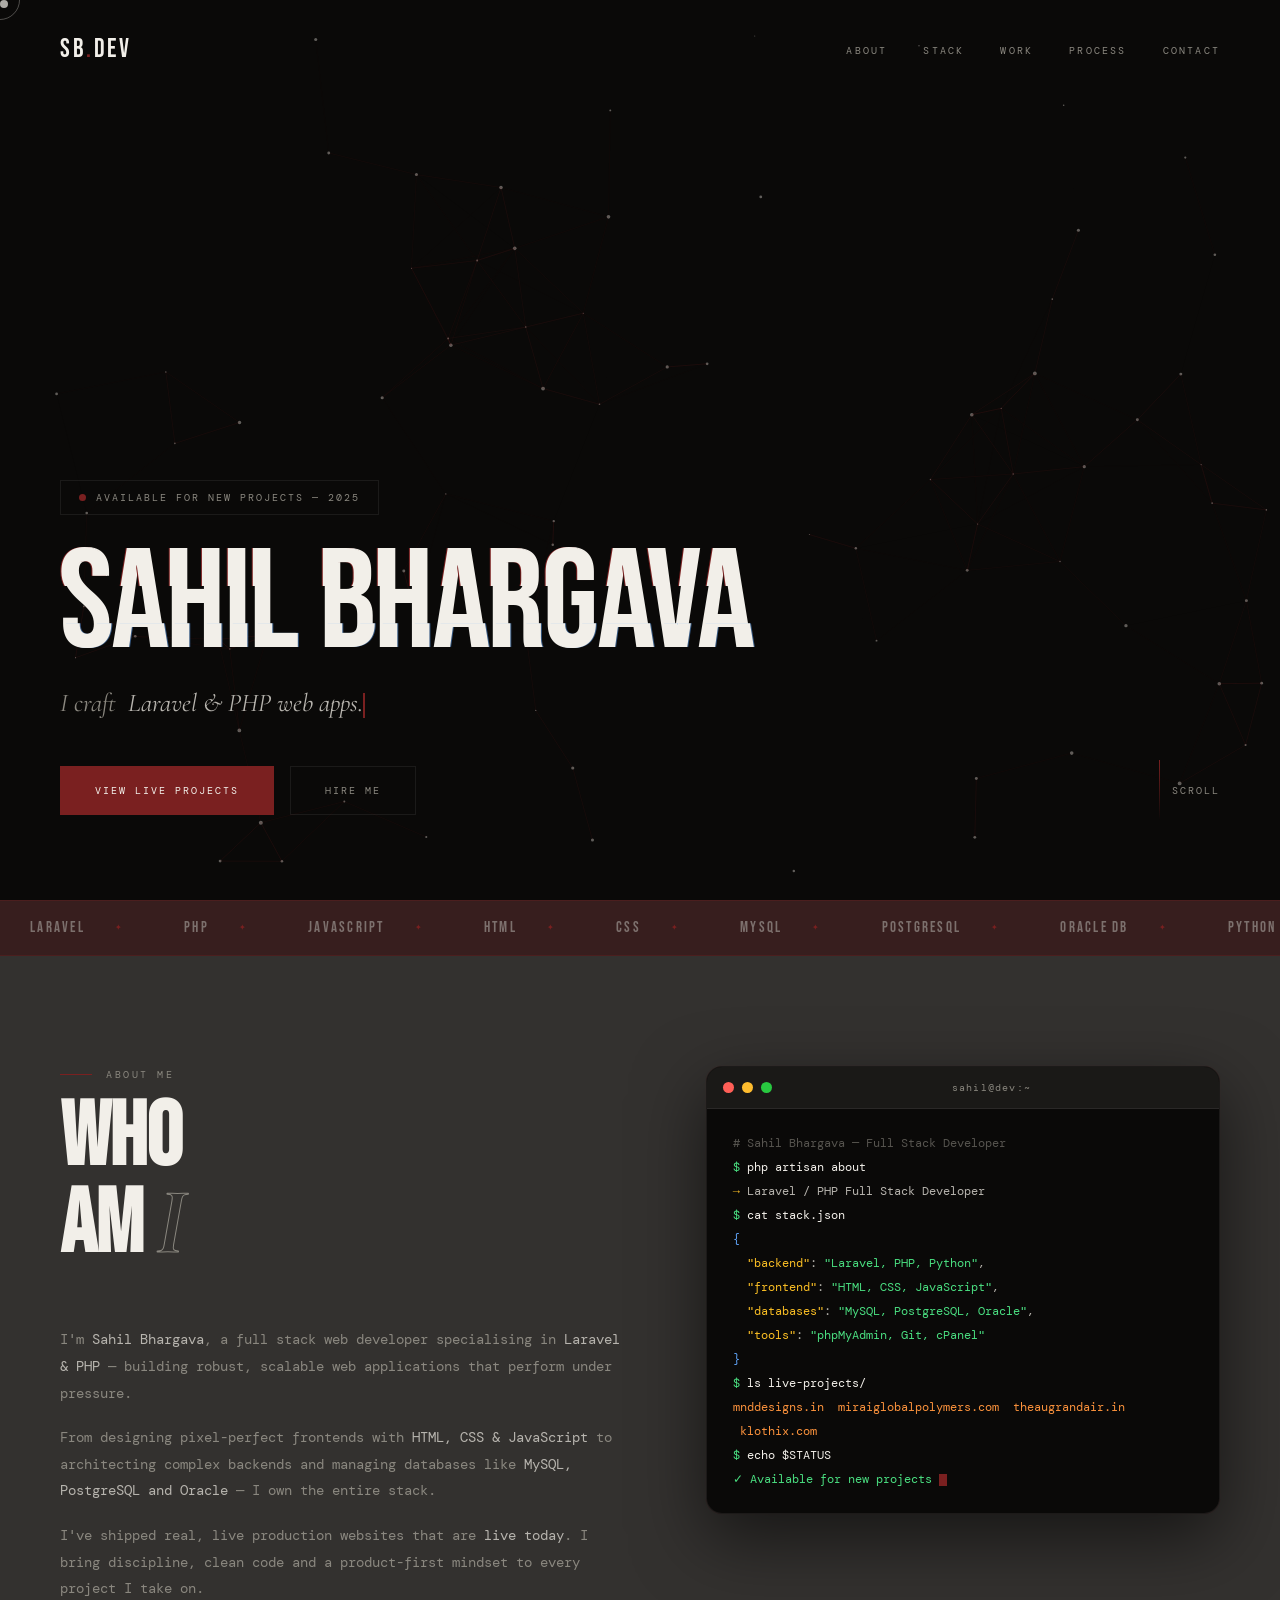
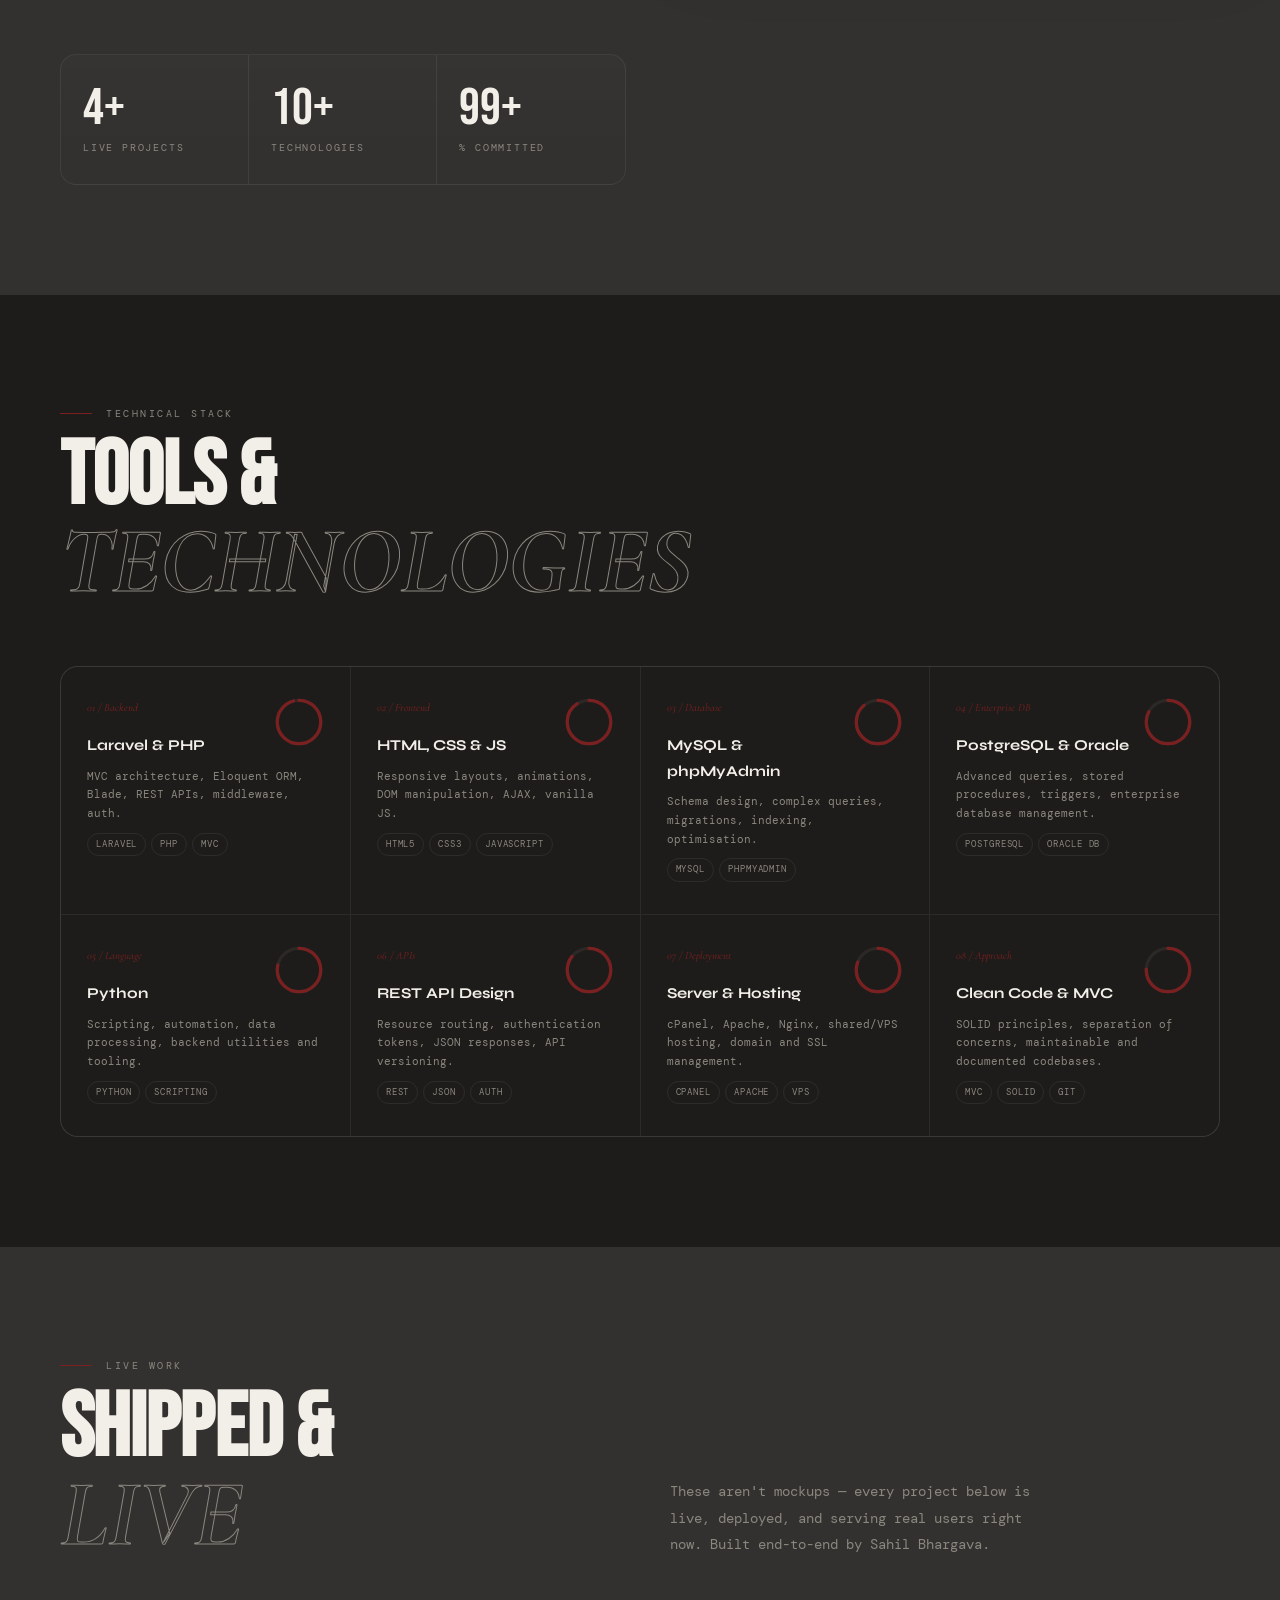
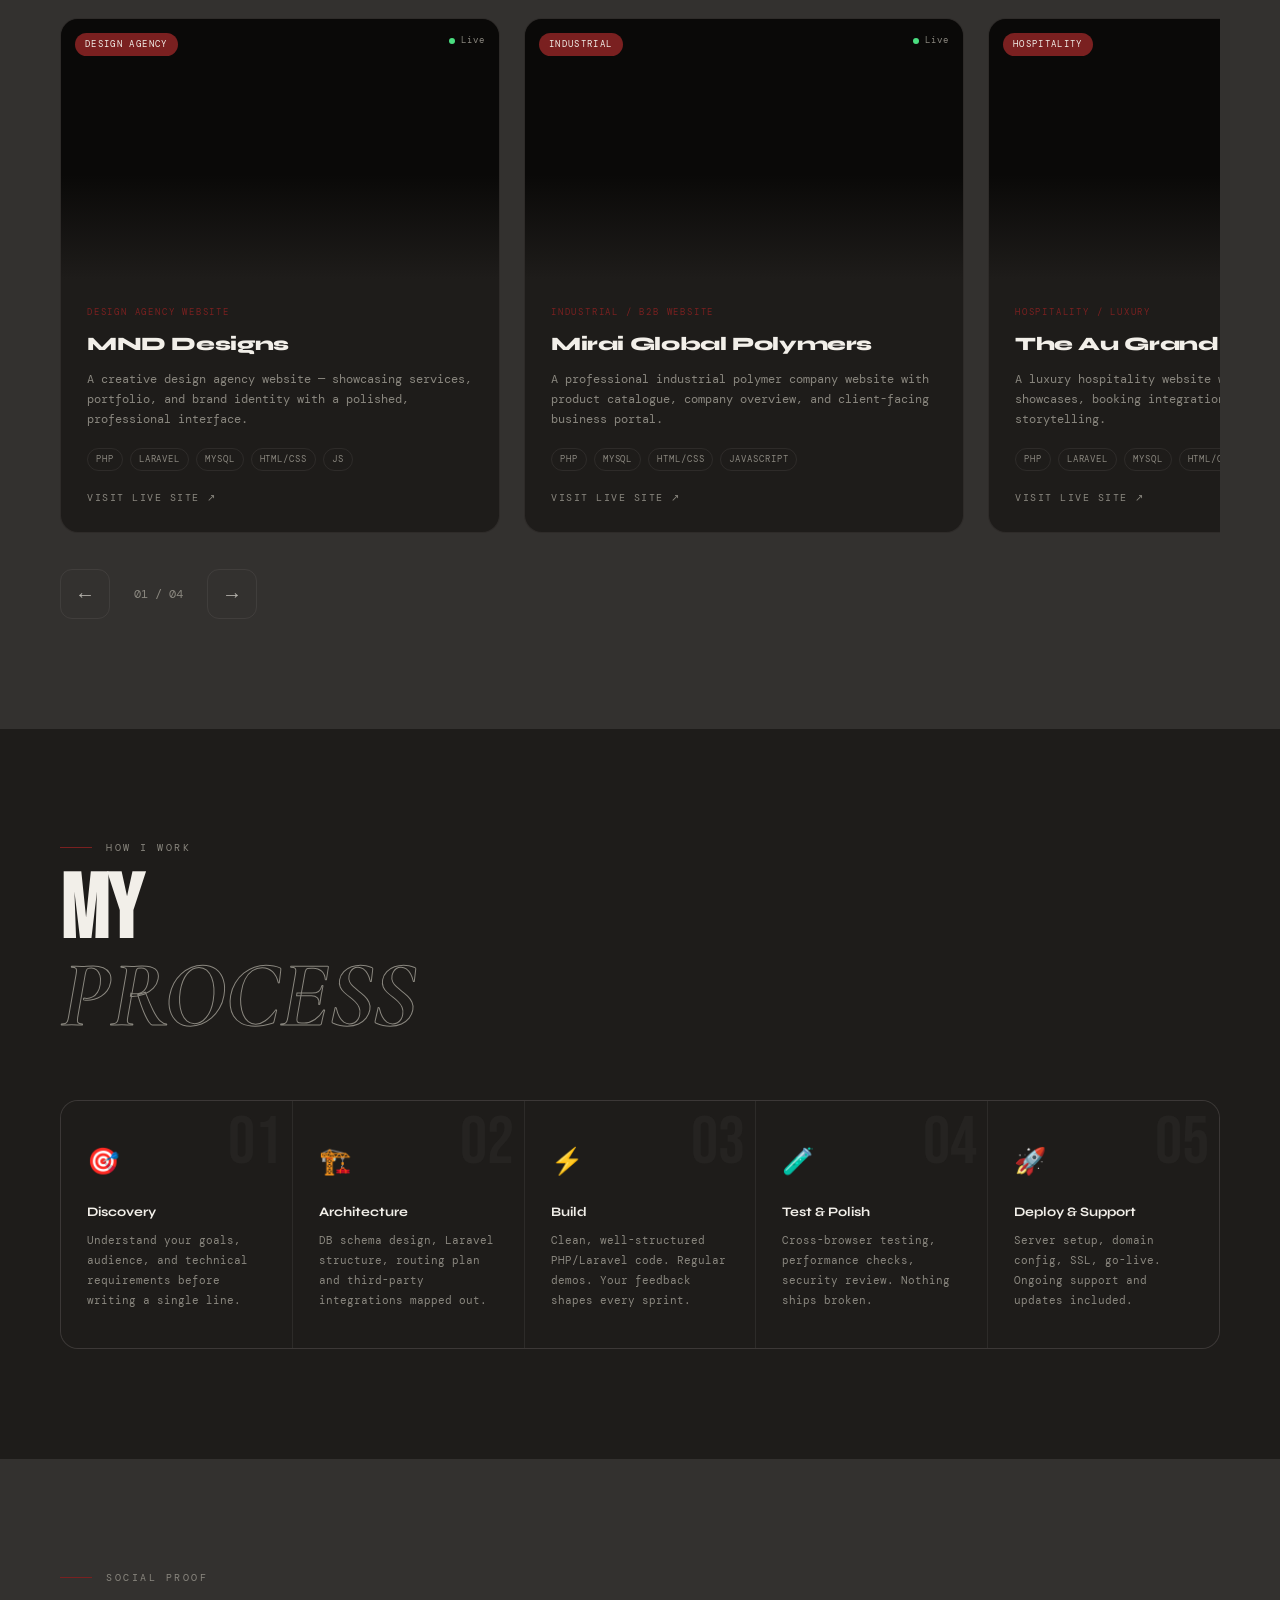
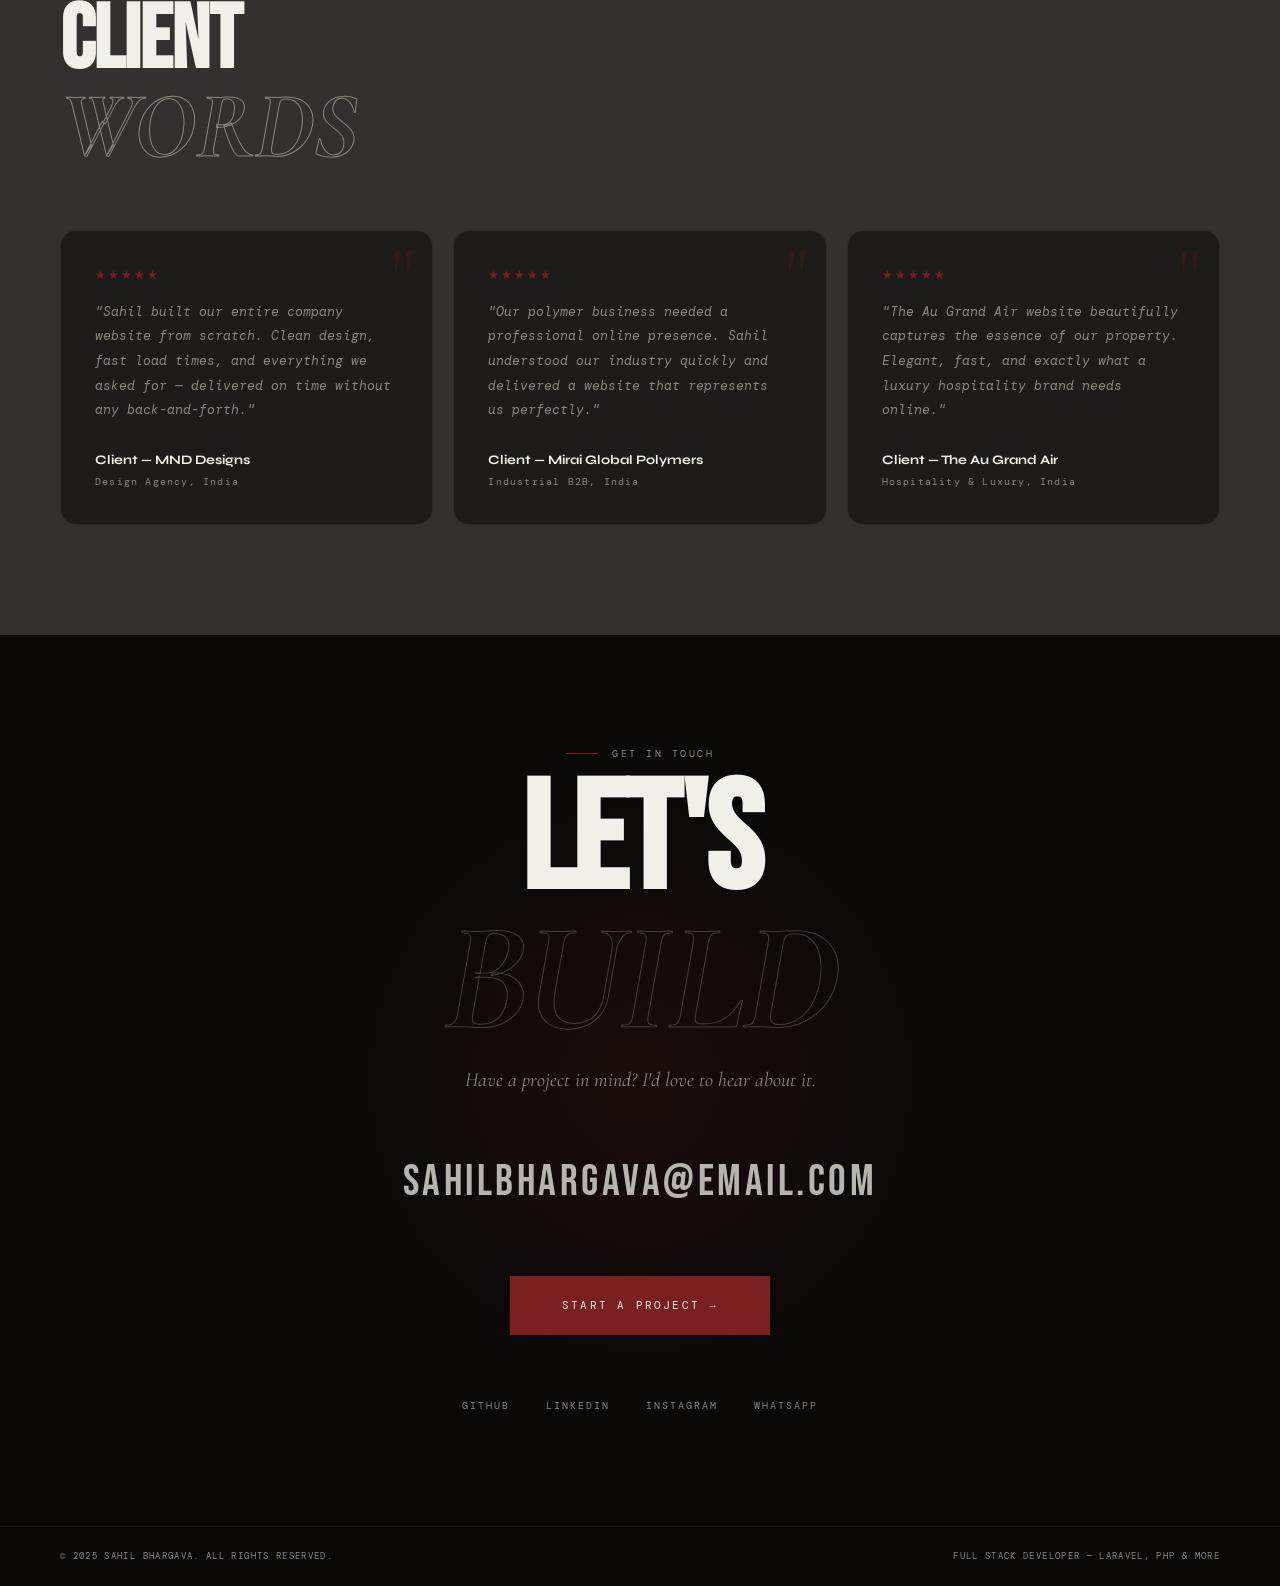
==== commit a044c7ff: "box edit" ====
--- a/portfolio.html
+++ b/portfolio.html
@@ -78,16 +78,17 @@
 .about-grid{display:grid;grid-template-columns:1.1fr 1fr;gap:80px;align-items:start}
 .about-text-block p{color:var(--ash2);line-height:1.9;margin-bottom:18px;font-size:14px}
 .about-text-block p strong{color:var(--ash);font-weight:400}
-.stats-row{display:flex;gap:0;margin-top:52px;border:1px solid var(--border)}
-.stat-box{flex:1;padding:28px 22px;border-right:1px solid var(--border);position:relative;overflow:hidden}
+.stats-row{display:flex;gap:0;margin-top:52px;border:1px solid var(--border);border-radius:16px;overflow:hidden;background:linear-gradient(180deg,rgba(255,255,255,.015),rgba(255,255,255,0))}
+.stat-box{flex:1;padding:28px 22px;border-right:1px solid var(--border);position:relative;overflow:hidden;transition:background .35s ease}
 .stat-box:last-child{border-right:none}
 .stat-box::before{content:'';position:absolute;bottom:0;left:0;right:0;height:2px;background:linear-gradient(90deg,var(--red),transparent);transform:scaleX(0);transform-origin:left;transition:transform .5s ease}
+.stat-box:hover{background:rgba(255,255,255,.02)}
 .stat-box:hover::before{transform:scaleX(1)}
 .stat-n{font-family:'Bebas Neue',sans-serif;font-size:52px;color:var(--white);line-height:1}
 .stat-l{font-size:10px;letter-spacing:.18em;text-transform:uppercase;color:var(--ash2);margin-top:4px}
 
 /* TERMINAL */
-.terminal{background:var(--bg3);border:1px solid var(--border);border-radius:4px;overflow:hidden;box-shadow:0 0 60px rgba(0,0,0,.6),0 0 1px rgba(122,32,32,.3)}
+.terminal{background:var(--bg3);border:1px solid var(--border);border-radius:16px;overflow:hidden;box-shadow:0 24px 70px rgba(0,0,0,.55),0 0 1px rgba(122,32,32,.35)}
 .term-bar{background:#1a1917;padding:12px 16px;display:flex;align-items:center;gap:8px;border-bottom:1px solid var(--border)}
 .term-dot{width:11px;height:11px;border-radius:50%}
 .term-dot:nth-child(1){background:#ff5f57}.term-dot:nth-child(2){background:#febc2e}.term-dot:nth-child(3){background:#28c840}
@@ -99,14 +100,14 @@
 
 /* SKILLS */
 #skills{background:var(--bg2)}
-.skills-grid{display:grid;grid-template-columns:repeat(4,1fr);gap:1px;background:var(--border);border:1px solid var(--border)}
-.skill-item{background:var(--bg2);padding:32px 26px;position:relative;overflow:hidden;cursor:default;transition:background .35s}
+.skills-grid{display:grid;grid-template-columns:repeat(4,1fr);gap:1px;background:var(--border);border:1px solid var(--border);border-radius:18px;overflow:hidden}
+.skill-item{background:var(--bg2);padding:32px 26px;position:relative;overflow:hidden;cursor:default;transition:background .35s,transform .35s}
 .skill-item::after{content:'';position:absolute;inset:0;background:radial-gradient(circle at 50% 100%,rgba(122,32,32,.25),transparent 70%);opacity:0;transition:opacity .4s}
-.skill-item:hover{background:var(--bg)}.skill-item:hover::after{opacity:1}
+.skill-item:hover{background:var(--bg);transform:translateY(-2px)}.skill-item:hover::after{opacity:1}
 .skill-num{font-family:'Cormorant Garamond',serif;font-size:11px;font-style:italic;color:var(--red);margin-bottom:16px;display:block}
 .skill-name{font-family:'Syne',sans-serif;font-size:15px;font-weight:700;color:var(--white);margin-bottom:8px}
 .skill-tags{display:flex;flex-wrap:wrap;gap:5px;margin-top:10px}
-.stag{font-size:9px;letter-spacing:.1em;text-transform:uppercase;border:1px solid var(--border);padding:3px 8px;color:var(--ash2)}
+.stag{font-size:9px;letter-spacing:.1em;text-transform:uppercase;border:1px solid var(--border);padding:3px 8px;color:var(--ash2);border-radius:999px}
 .arc-wrap{float:right;margin-top:-2px}
 svg.arc{width:50px;height:50px;transform:rotate(-90deg)}
 .arc-bg{fill:none;stroke:rgba(183,180,174,.08);stroke-width:3}
@@ -119,20 +120,20 @@
 .proj-track-wrap{overflow:hidden}
 .proj-track{display:flex;gap:24px;width:max-content;transition:transform .6s cubic-bezier(.25,.46,.45,.94)}
 
-.proj-card{width:440px;flex-shrink:0;background:var(--bg2);border:1px solid var(--border);overflow:hidden;transition:border-color .4s;cursor:none;transform-style:preserve-3d;transform:perspective(1000px)}
-.proj-card:hover{border-color:rgba(122,32,32,.5)}
+.proj-card{width:440px;flex-shrink:0;background:var(--bg2);border:1px solid var(--border);border-radius:18px;overflow:hidden;transition:border-color .4s,box-shadow .4s,transform .4s;cursor:none;transform-style:preserve-3d;transform:perspective(1000px)}
+.proj-card:hover{border-color:rgba(122,32,32,.5);box-shadow:0 22px 45px rgba(0,0,0,.45);transform:perspective(1000px) translateY(-4px)}
 
 /* Live preview iframe wrapper */
 .proj-preview{height:260px;position:relative;overflow:hidden;background:var(--bg3)}
 .proj-preview iframe{width:200%;height:200%;transform:scale(.5);transform-origin:top left;pointer-events:none;border:none}
 .proj-preview-overlay{position:absolute;inset:0;background:linear-gradient(to bottom,transparent 60%,var(--bg2) 100%);z-index:2}
-.proj-preview-label{position:absolute;top:14px;left:14px;z-index:3;background:var(--red);color:var(--white);font-size:9px;letter-spacing:.15em;text-transform:uppercase;padding:4px 10px}
+.proj-preview-label{position:absolute;top:14px;left:14px;z-index:3;background:var(--red);color:var(--white);font-size:9px;letter-spacing:.15em;text-transform:uppercase;padding:4px 10px;border-radius:999px}
 .proj-preview-live{position:absolute;top:14px;right:14px;z-index:3;display:flex;align-items:center;gap:6px;font-size:9px;letter-spacing:.12em;color:var(--ash2)}
 .live-dot{width:6px;height:6px;border-radius:50%;background:#4ade80;animation:pulse 2s infinite}
 .proj-img-fallback{height:260px;position:relative;overflow:hidden;background:var(--bg3);display:flex;align-items:center;justify-content:center}
 .proj-img-inner{width:100%;height:100%;position:relative;transition:transform .5s cubic-bezier(.25,.46,.45,.94)}
 .proj-card:hover .proj-img-inner{transform:scale(1.04)}
-.proj-screen{position:absolute;inset:20px;background:var(--bg);border-radius:4px;padding:12px;box-shadow:0 20px 60px rgba(0,0,0,.5);display:flex;flex-direction:column;gap:6px}
+.proj-screen{position:absolute;inset:20px;background:var(--bg);border-radius:10px;padding:12px;box-shadow:0 20px 60px rgba(0,0,0,.5);display:flex;flex-direction:column;gap:6px}
 .p-bar{height:4px;border-radius:2px;background:var(--maroon)}
 .p-grid{display:grid;grid-template-columns:1fr 1fr;gap:6px;margin-top:6px}
 .p-block{height:48px;background:var(--bg2);border-radius:2px}
@@ -142,20 +143,20 @@
 .proj-name{font-family:'Syne',sans-serif;font-size:19px;font-weight:800;color:var(--white);margin-bottom:8px;letter-spacing:-.02em}
 .proj-info{color:var(--ash2);font-size:12px;line-height:1.7;margin-bottom:18px}
 .proj-tech{display:flex;gap:7px;flex-wrap:wrap}
-.ptag{font-size:9px;letter-spacing:.1em;text-transform:uppercase;border:1px solid var(--border);padding:3px 8px;color:var(--ash2)}
+.ptag{font-size:9px;letter-spacing:.1em;text-transform:uppercase;border:1px solid var(--border);padding:3px 8px;color:var(--ash2);border-radius:999px}
 .proj-link{margin-top:18px;display:flex;align-items:center;gap:8px;font-size:10px;letter-spacing:.15em;text-transform:uppercase;color:var(--ash2);text-decoration:none;transition:color .3s,gap .3s}
 .proj-link:hover{color:var(--ash);gap:14px}
 
 .proj-controls{display:flex;align-items:center;gap:24px;margin-top:36px}
-.proj-btn{width:50px;height:50px;border:1px solid var(--border);background:transparent;color:var(--ash);cursor:none;display:flex;align-items:center;justify-content:center;font-size:20px;transition:background .3s,border-color .3s,color .3s}
-.proj-btn:hover{background:var(--red);border-color:var(--red);color:var(--white)}
+.proj-btn{width:50px;height:50px;border:1px solid var(--border);border-radius:12px;background:transparent;color:var(--ash);cursor:none;display:flex;align-items:center;justify-content:center;font-size:20px;transition:background .3s,border-color .3s,color .3s,transform .3s}
+.proj-btn:hover{background:var(--red);border-color:var(--red);color:var(--white);transform:translateY(-2px)}
 .proj-counter{font-size:12px;color:var(--ash2)}
 
 /* PROCESS */
 #process{background:var(--bg2)}
-.process-grid{display:grid;grid-template-columns:repeat(5,1fr);gap:1px;background:var(--border);border:1px solid var(--border)}
-.proc-card{background:var(--bg2);padding:38px 26px;position:relative;overflow:hidden;transition:background .4s}
-.proc-card:hover{background:var(--bg)}
+.process-grid{display:grid;grid-template-columns:repeat(5,1fr);gap:1px;background:var(--border);border:1px solid var(--border);border-radius:18px;overflow:hidden}
+.proc-card{background:var(--bg2);padding:38px 26px;position:relative;overflow:hidden;transition:background .4s,transform .35s}
+.proc-card:hover{background:var(--bg);transform:translateY(-2px)}
 .proc-num{font-family:'Bebas Neue',sans-serif;font-size:68px;color:rgba(183,180,174,.05);line-height:1;position:absolute;top:8px;right:10px}
 .proc-icon{font-size:26px;margin-bottom:18px;display:block}
 .proc-title{font-family:'Syne',sans-serif;font-size:13px;font-weight:700;color:var(--white);margin-bottom:8px}
@@ -166,8 +167,8 @@
 /* TESTIMONIALS */
 #testimonials{background:var(--bg)}
 .testi-grid{display:grid;grid-template-columns:repeat(3,1fr);gap:20px}
-.testi-card{background:var(--bg2);border:1px solid var(--border);padding:34px;position:relative;overflow:hidden;transition:border-color .4s,transform .3s}
-.testi-card:hover{border-color:rgba(122,32,32,.4);transform:translateY(-4px)}
+.testi-card{background:var(--bg2);border:1px solid var(--border);border-radius:16px;padding:34px;position:relative;overflow:hidden;transition:border-color .4s,transform .3s,box-shadow .3s}
+.testi-card:hover{border-color:rgba(122,32,32,.4);transform:translateY(-4px);box-shadow:0 16px 34px rgba(0,0,0,.35)}
 .quote-mark{font-family:'Cormorant Garamond',serif;font-size:80px;color:var(--red);opacity:.2;line-height:.7;position:absolute;top:18px;right:18px}
 .testi-text{color:var(--ash2);font-size:13px;line-height:1.9;margin-bottom:26px;font-style:italic}
 .testi-name{font-family:'Syne',sans-serif;font-weight:700;color:var(--white);font-size:13px}
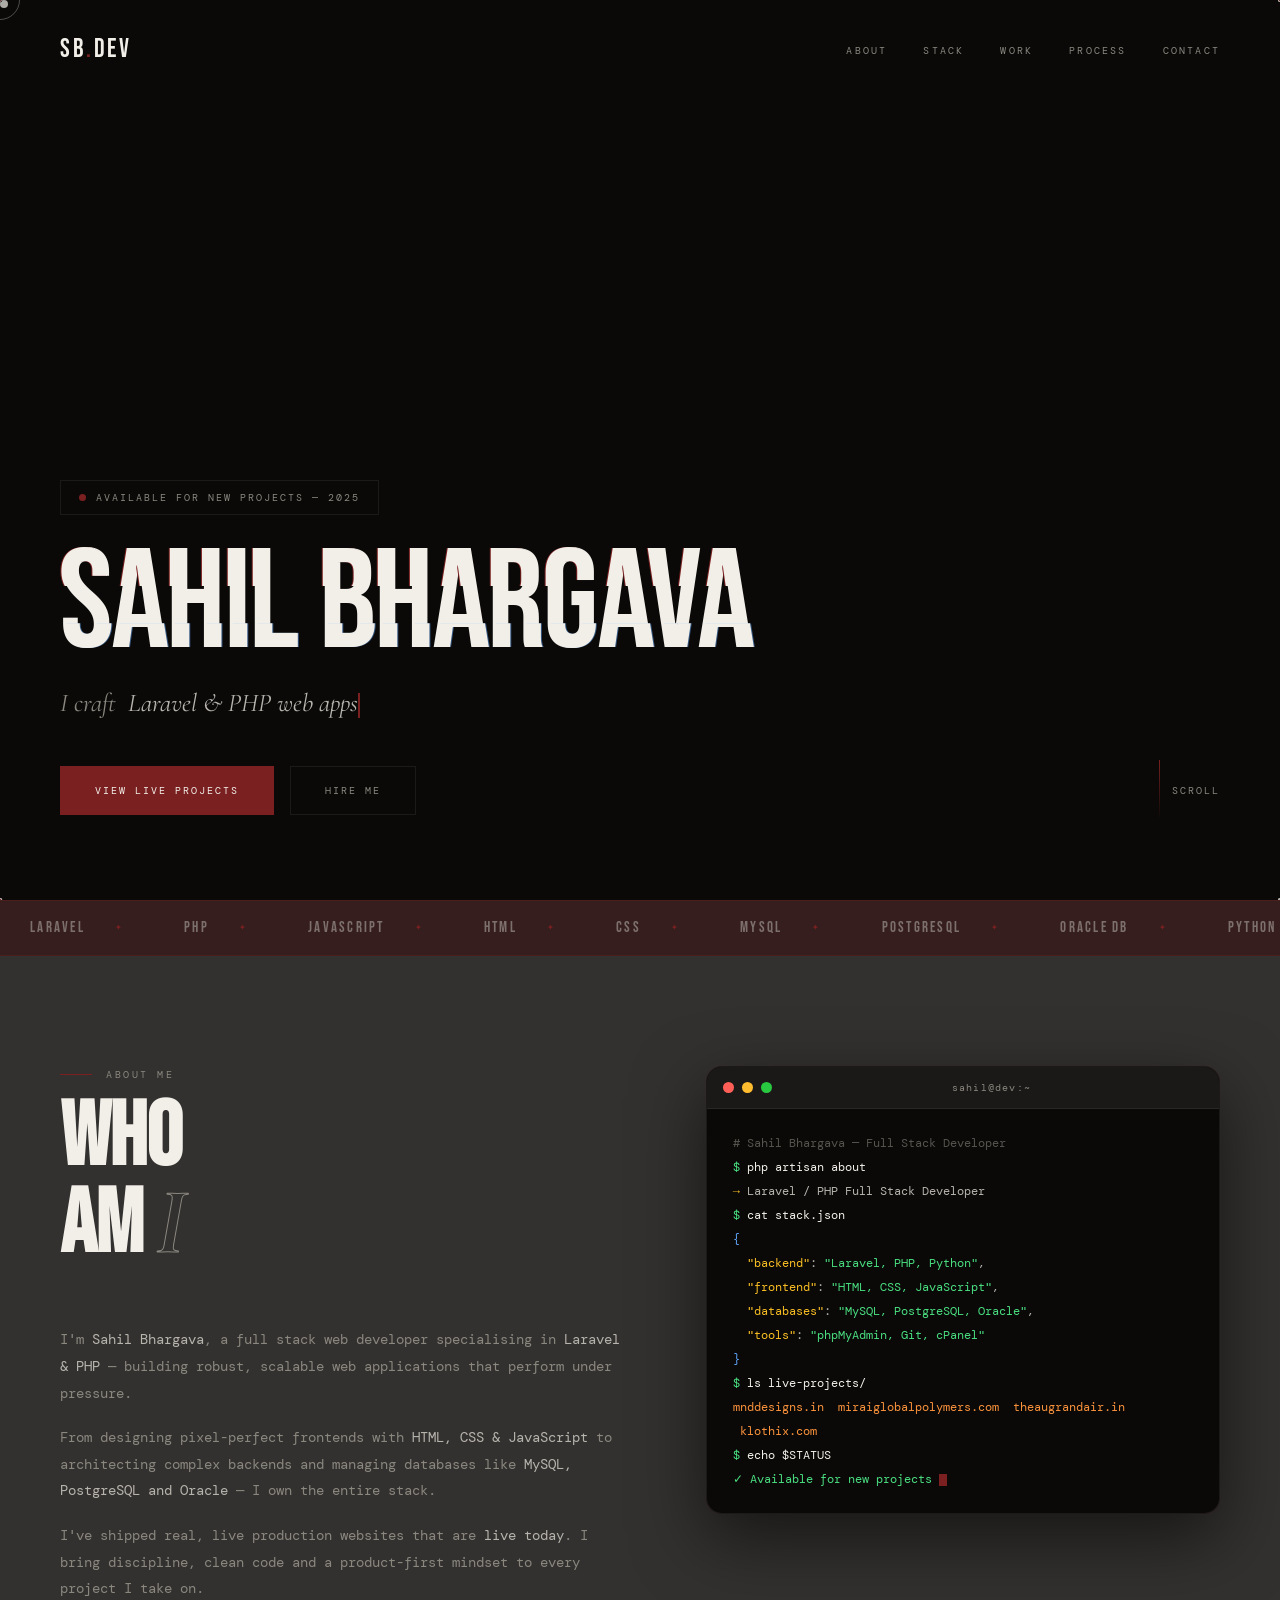
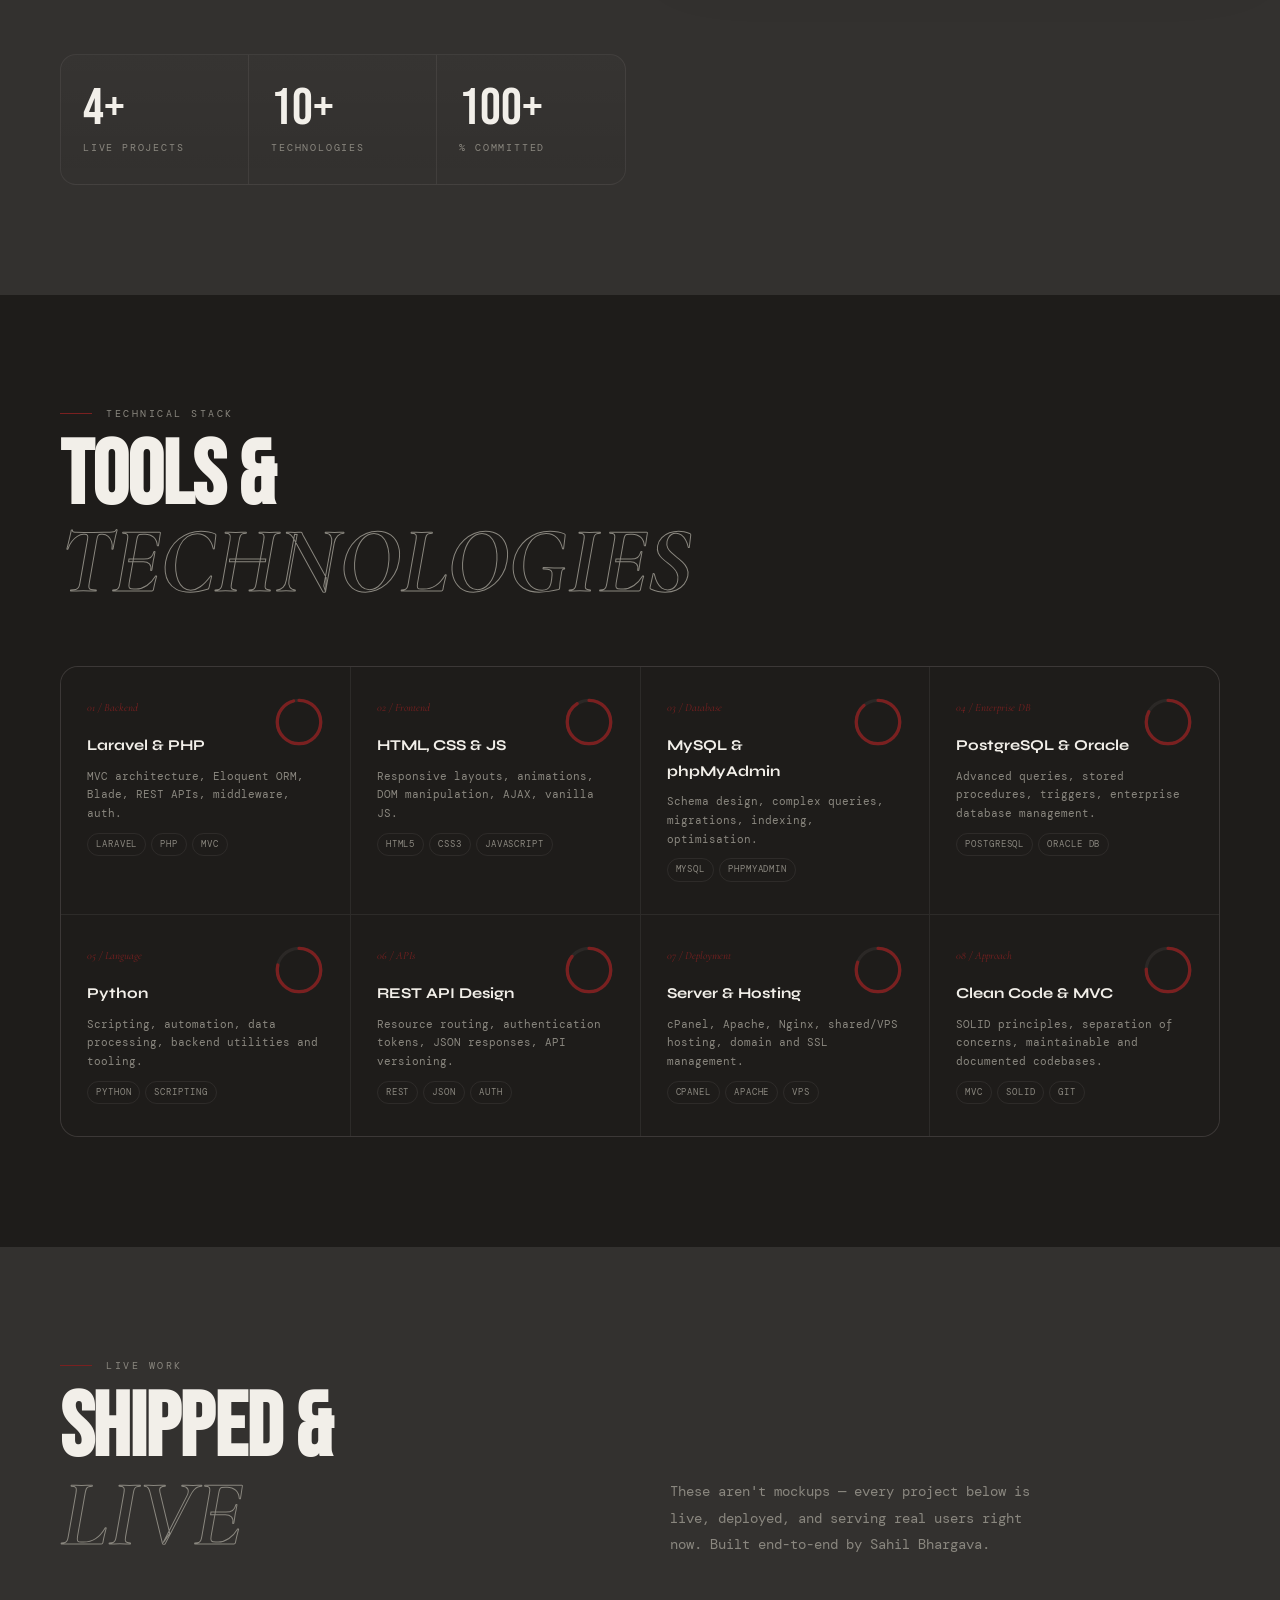
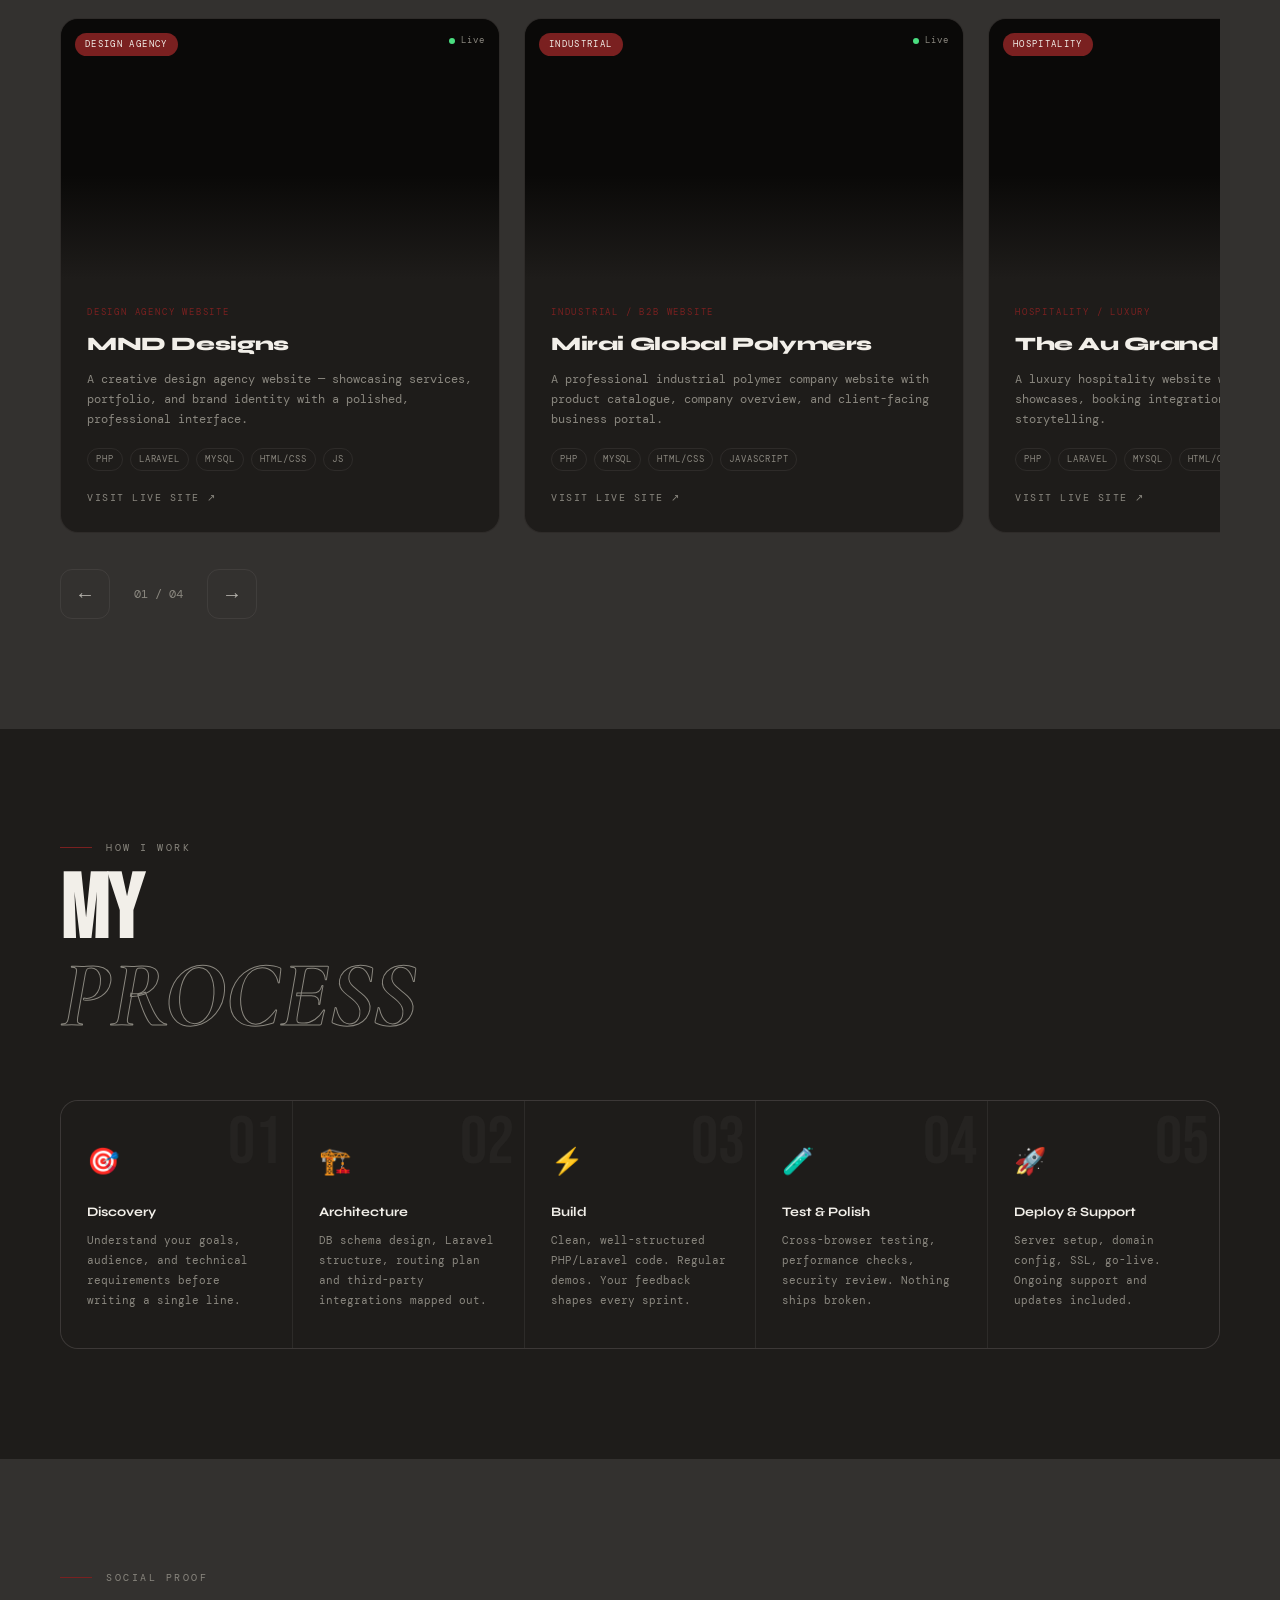
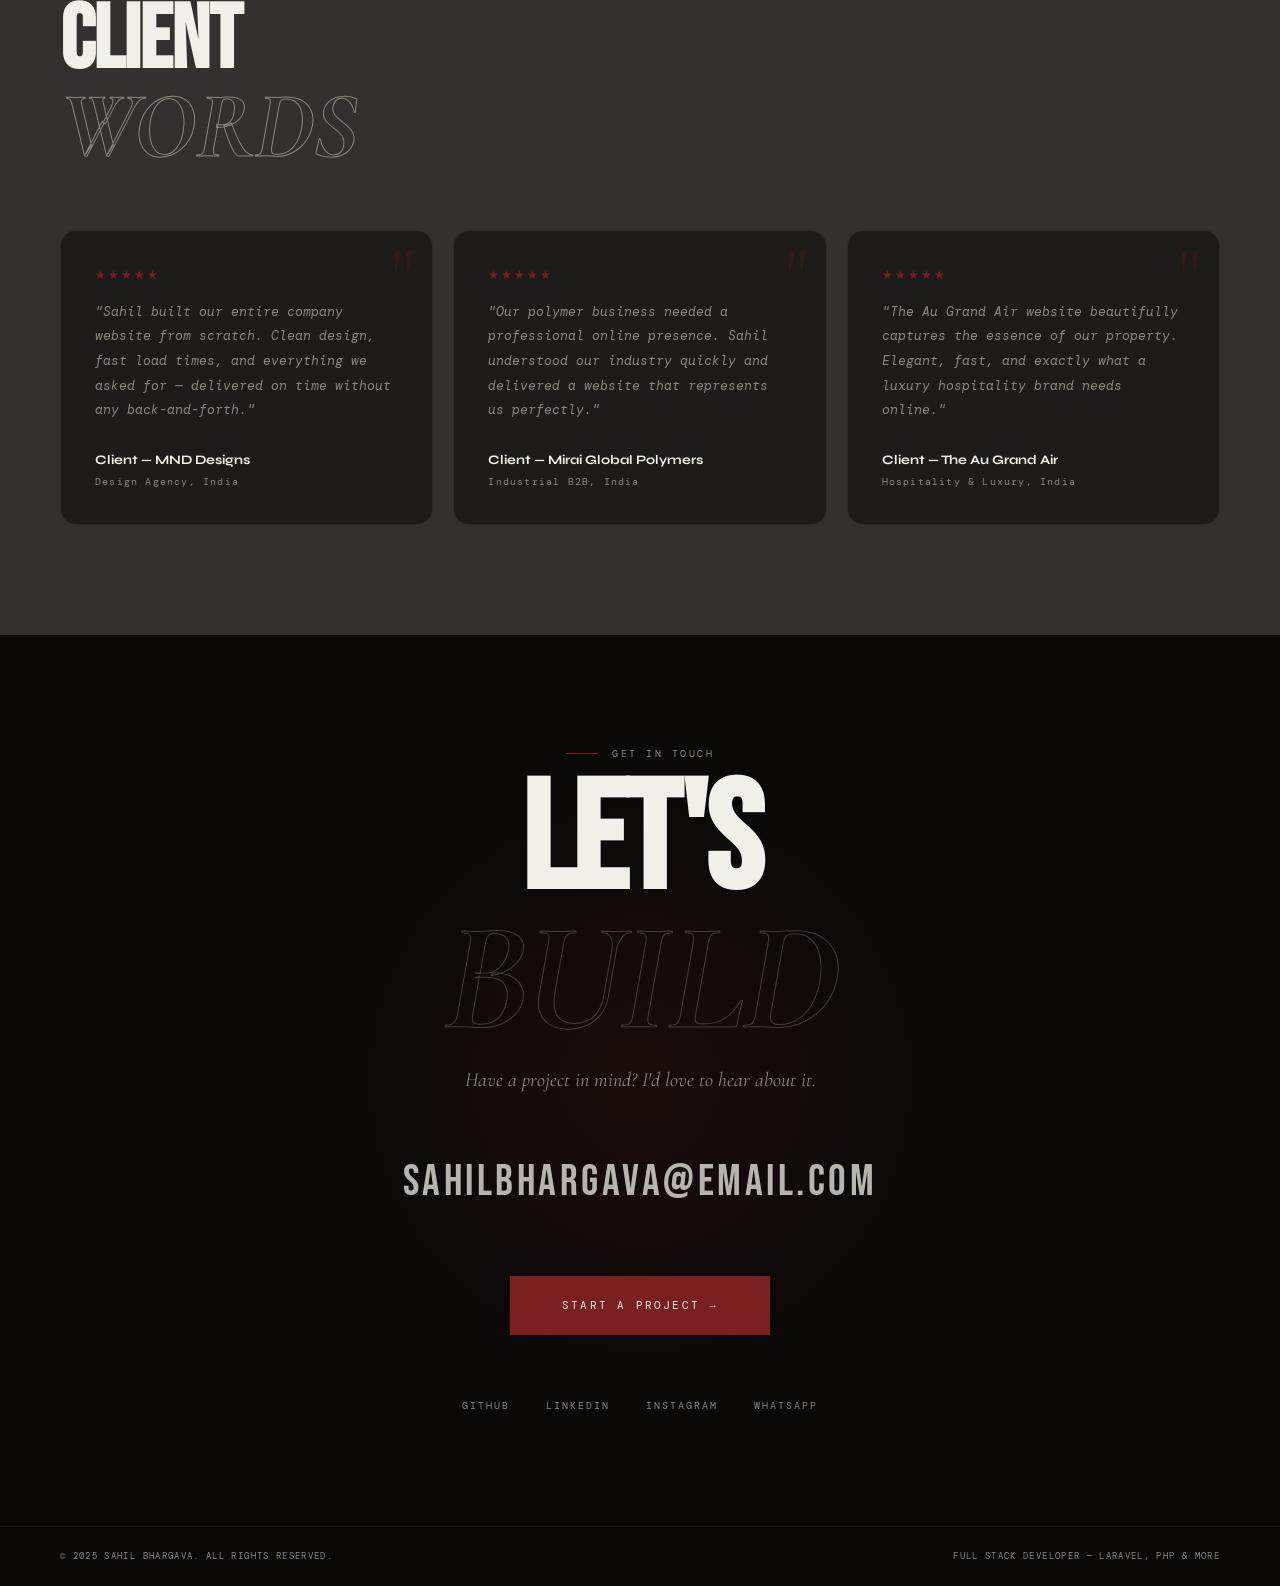
==== commit f8a674e5: "separated files" ====
--- a/portfolio.html
+++ b/portfolio.html
@@ -6,224 +6,7 @@
 <title>Sahil Bhargava — Full Stack Developer</title>
 <link rel="preconnect" href="https://fonts.googleapis.com">
 <link href="https://fonts.googleapis.com/css2?family=Bebas+Neue&family=Cormorant+Garamond:ital,wght@0,300;0,600;1,300;1,600&family=DM+Mono:wght@300;400&family=Syne:wght@400;700;800&display=swap" rel="stylesheet">
-<style>
-:root{
-  --bg:#33312F;--bg2:#1e1c1a;--bg3:#0a0908;
-  --ash:#B7B4AE;--ash2:#8a877f;
-  --maroon:#371E1E;--red:#7a2020;
-  --white:#F2EFE9;--border:rgba(183,180,174,0.1);
-}
-*,*::before,*::after{box-sizing:border-box;margin:0;padding:0}
-html{scroll-behavior:smooth}
-body{background:var(--bg3);color:var(--ash);font-family:'DM Mono',monospace;font-size:13px;line-height:1.7;overflow-x:hidden;cursor:none}
-
-/* CURSOR */
-#cur-dot{position:fixed;width:8px;height:8px;border-radius:50%;background:var(--ash);pointer-events:none;z-index:9999;transition:transform .2s,background .2s;mix-blend-mode:difference}
-#cur-ring{position:fixed;width:40px;height:40px;border-radius:50%;border:1px solid rgba(183,180,174,.4);pointer-events:none;z-index:9998;transition:width .4s,height .4s,border-color .4s}
-body.hovering #cur-dot{transform:scale(3);background:var(--red)}
-body.hovering #cur-ring{width:70px;height:70px;border-color:rgba(122,32,32,.5)}
-
-/* NAV */
-nav{position:fixed;top:0;left:0;right:0;z-index:200;display:flex;justify-content:space-between;align-items:center;padding:28px 60px;transition:padding .4s,background .4s}
-nav.stuck{padding:14px 60px;background:rgba(10,9,8,.9);backdrop-filter:blur(20px);border-bottom:1px solid var(--border)}
-.logo{font-family:'Bebas Neue',sans-serif;font-size:26px;letter-spacing:.1em;color:var(--white);text-decoration:none}
-.logo span{color:var(--red)}
-.nav-menu{display:flex;gap:36px;list-style:none}
-.nav-menu a{font-size:10px;letter-spacing:.22em;text-transform:uppercase;color:var(--ash2);text-decoration:none;transition:color .3s;position:relative;padding-bottom:3px}
-.nav-menu a::after{content:'';position:absolute;bottom:0;left:0;width:0;height:1px;background:var(--red);transition:width .4s}
-.nav-menu a:hover{color:var(--ash)}
-.nav-menu a:hover::after{width:100%}
-
-/* HERO */
-#hero{position:relative;height:100vh;display:flex;flex-direction:column;justify-content:flex-end;padding:0 60px 80px;overflow:hidden}
-#particleCanvas{position:absolute;inset:0;z-index:0}
-.hero-content{position:relative;z-index:2}
-.hero-badge{display:inline-flex;align-items:center;gap:10px;border:1px solid var(--border);padding:8px 18px;margin-bottom:28px;width:fit-content;font-size:10px;letter-spacing:.2em;text-transform:uppercase;color:var(--ash2);opacity:0;animation:fadeUp .8s .4s forwards}
-.badge-dot{width:7px;height:7px;border-radius:50%;background:var(--red);animation:pulse 2s infinite}
-@keyframes pulse{0%,100%{box-shadow:0 0 0 0 rgba(122,32,32,.6)}50%{box-shadow:0 0 0 8px rgba(122,32,32,0)}}
-.hero-name{font-family:'Bebas Neue',sans-serif;font-size:clamp(60px,11vw,170px);line-height:.88;color:var(--white);letter-spacing:-.01em;opacity:0;animation:fadeUp .9s .6s forwards;display:block}
-.hero-name .ghost{-webkit-text-stroke:1px rgba(183,180,174,.2);color:transparent;display:block}
-.hero-sub{font-family:'Cormorant Garamond',serif;font-size:clamp(16px,2vw,26px);font-style:italic;color:var(--ash2);margin-top:14px;margin-bottom:36px;opacity:0;animation:fadeUp .8s .9s forwards;min-height:34px}
-#typed-text{color:var(--ash)}
-.typed-cursor{display:inline-block;width:2px;height:1em;background:var(--red);vertical-align:middle;animation:blink .7s infinite}
-@keyframes blink{0%,100%{opacity:1}50%{opacity:0}}
-.hero-bottom{display:flex;align-items:center;justify-content:space-between;opacity:0;animation:fadeUp .8s 1.1s forwards;flex-wrap:wrap;gap:24px}
-.hero-cta-group{display:flex;gap:16px;align-items:center}
-.btn-primary{position:relative;overflow:hidden;background:var(--red);color:var(--white);padding:15px 34px;text-decoration:none;font-size:10px;letter-spacing:.2em;text-transform:uppercase;border:1px solid var(--red);transition:color .4s;display:inline-block}
-.btn-primary::before{content:'';position:absolute;inset:0;background:var(--white);transform:translateX(-101%);transition:transform .4s cubic-bezier(.76,0,.24,1)}
-.btn-primary:hover{color:var(--bg3)}.btn-primary:hover::before{transform:translateX(0)}
-.btn-primary span{position:relative;z-index:1}
-.btn-outline{padding:15px 34px;text-decoration:none;font-size:10px;letter-spacing:.2em;text-transform:uppercase;border:1px solid var(--border);color:var(--ash2);transition:color .3s,border-color .3s;display:inline-block}
-.btn-outline:hover{color:var(--ash);border-color:var(--ash2)}
-.hero-scroll{font-size:10px;letter-spacing:.2em;text-transform:uppercase;color:var(--ash2);display:flex;align-items:center;gap:12px}
-.scroll-line{width:1px;height:60px;background:linear-gradient(to bottom,var(--red),transparent);animation:scrollLine 2s ease infinite}
-@keyframes scrollLine{0%{transform:scaleY(0);transform-origin:top}50%{transform:scaleY(1);transform-origin:top}51%{transform-origin:bottom}100%{transform:scaleY(0);transform-origin:bottom}}
-
-/* MARQUEE */
-.marquee-wrap{background:var(--maroon);padding:14px 0;overflow:hidden;border-top:1px solid rgba(122,32,32,.3);border-bottom:1px solid rgba(122,32,32,.3)}
-.marquee-track{display:flex;animation:marquee 22s linear infinite;width:max-content}
-.marquee-item{font-family:'Bebas Neue',sans-serif;font-size:15px;letter-spacing:.15em;color:rgba(183,180,174,.55);padding:0 30px;white-space:nowrap;display:flex;align-items:center;gap:30px}
-.marquee-item::after{content:'✦';font-size:8px;color:var(--red)}
-@keyframes marquee{from{transform:translateX(0)}to{transform:translateX(-50%)}}
-
-/* SECTIONS */
-.sec{padding:110px 60px;position:relative}
-.sec-label{font-size:10px;letter-spacing:.25em;text-transform:uppercase;color:var(--ash2);display:flex;align-items:center;gap:14px;margin-bottom:14px}
-.sec-label::before{content:'';width:32px;height:1px;background:var(--red)}
-.sec-title{font-family:'Bebas Neue',sans-serif;font-size:clamp(48px,7vw,96px);color:var(--white);letter-spacing:-.01em;line-height:.92;margin-bottom:60px}
-.sec-title em{font-family:'Cormorant Garamond',serif;font-style:italic;color:transparent;-webkit-text-stroke:1px var(--ash2);font-size:1.05em}
-
-/* ABOUT */
-#about{background:var(--bg)}
-.about-grid{display:grid;grid-template-columns:1.1fr 1fr;gap:80px;align-items:start}
-.about-text-block p{color:var(--ash2);line-height:1.9;margin-bottom:18px;font-size:14px}
-.about-text-block p strong{color:var(--ash);font-weight:400}
-.stats-row{display:flex;gap:0;margin-top:52px;border:1px solid var(--border);border-radius:16px;overflow:hidden;background:linear-gradient(180deg,rgba(255,255,255,.015),rgba(255,255,255,0))}
-.stat-box{flex:1;padding:28px 22px;border-right:1px solid var(--border);position:relative;overflow:hidden;transition:background .35s ease}
-.stat-box:last-child{border-right:none}
-.stat-box::before{content:'';position:absolute;bottom:0;left:0;right:0;height:2px;background:linear-gradient(90deg,var(--red),transparent);transform:scaleX(0);transform-origin:left;transition:transform .5s ease}
-.stat-box:hover{background:rgba(255,255,255,.02)}
-.stat-box:hover::before{transform:scaleX(1)}
-.stat-n{font-family:'Bebas Neue',sans-serif;font-size:52px;color:var(--white);line-height:1}
-.stat-l{font-size:10px;letter-spacing:.18em;text-transform:uppercase;color:var(--ash2);margin-top:4px}
-
-/* TERMINAL */
-.terminal{background:var(--bg3);border:1px solid var(--border);border-radius:16px;overflow:hidden;box-shadow:0 24px 70px rgba(0,0,0,.55),0 0 1px rgba(122,32,32,.35)}
-.term-bar{background:#1a1917;padding:12px 16px;display:flex;align-items:center;gap:8px;border-bottom:1px solid var(--border)}
-.term-dot{width:11px;height:11px;border-radius:50%}
-.term-dot:nth-child(1){background:#ff5f57}.term-dot:nth-child(2){background:#febc2e}.term-dot:nth-child(3){background:#28c840}
-.term-title{font-size:10px;letter-spacing:.12em;color:var(--ash2);margin-left:auto;margin-right:auto}
-.term-body{padding:22px 26px;font-size:12px;line-height:2;min-height:300px}
-.term-line{opacity:0;transform:translateY(4px);transition:opacity .3s,transform .3s}
-.term-line.show{opacity:1;transform:translateY(0)}
-.c-green{color:#4ade80}.c-red{color:#f87171}.c-yellow{color:#fbbf24}.c-blue{color:#60a5fa}.c-comment{color:var(--ash2);opacity:.6}.c-white{color:var(--white)}.c-orange{color:#fb923c}
-
-/* SKILLS */
-#skills{background:var(--bg2)}
-.skills-grid{display:grid;grid-template-columns:repeat(4,1fr);gap:1px;background:var(--border);border:1px solid var(--border);border-radius:18px;overflow:hidden}
-.skill-item{background:var(--bg2);padding:32px 26px;position:relative;overflow:hidden;cursor:default;transition:background .35s,transform .35s}
-.skill-item::after{content:'';position:absolute;inset:0;background:radial-gradient(circle at 50% 100%,rgba(122,32,32,.25),transparent 70%);opacity:0;transition:opacity .4s}
-.skill-item:hover{background:var(--bg);transform:translateY(-2px)}.skill-item:hover::after{opacity:1}
-.skill-num{font-family:'Cormorant Garamond',serif;font-size:11px;font-style:italic;color:var(--red);margin-bottom:16px;display:block}
-.skill-name{font-family:'Syne',sans-serif;font-size:15px;font-weight:700;color:var(--white);margin-bottom:8px}
-.skill-tags{display:flex;flex-wrap:wrap;gap:5px;margin-top:10px}
-.stag{font-size:9px;letter-spacing:.1em;text-transform:uppercase;border:1px solid var(--border);padding:3px 8px;color:var(--ash2);border-radius:999px}
-.arc-wrap{float:right;margin-top:-2px}
-svg.arc{width:50px;height:50px;transform:rotate(-90deg)}
-.arc-bg{fill:none;stroke:rgba(183,180,174,.08);stroke-width:3}
-.arc-fg{fill:none;stroke:var(--red);stroke-width:3;stroke-linecap:round;stroke-dasharray:126;stroke-dashoffset:126;transition:stroke-dashoffset 1.2s cubic-bezier(.4,0,.2,1)}
-
-/* LIVE PROJECTS */
-#projects{background:var(--bg)}
-.proj-intro{display:grid;grid-template-columns:1fr 1fr;gap:60px;align-items:end;margin-bottom:60px}
-.proj-desc{color:var(--ash2);max-width:380px;line-height:1.9;font-size:14px}
-.proj-track-wrap{overflow:hidden}
-.proj-track{display:flex;gap:24px;width:max-content;transition:transform .6s cubic-bezier(.25,.46,.45,.94)}
-
-.proj-card{width:440px;flex-shrink:0;background:var(--bg2);border:1px solid var(--border);border-radius:18px;overflow:hidden;transition:border-color .4s,box-shadow .4s,transform .4s;cursor:none;transform-style:preserve-3d;transform:perspective(1000px)}
-.proj-card:hover{border-color:rgba(122,32,32,.5);box-shadow:0 22px 45px rgba(0,0,0,.45);transform:perspective(1000px) translateY(-4px)}
-
-/* Live preview iframe wrapper */
-.proj-preview{height:260px;position:relative;overflow:hidden;background:var(--bg3)}
-.proj-preview iframe{width:200%;height:200%;transform:scale(.5);transform-origin:top left;pointer-events:none;border:none}
-.proj-preview-overlay{position:absolute;inset:0;background:linear-gradient(to bottom,transparent 60%,var(--bg2) 100%);z-index:2}
-.proj-preview-label{position:absolute;top:14px;left:14px;z-index:3;background:var(--red);color:var(--white);font-size:9px;letter-spacing:.15em;text-transform:uppercase;padding:4px 10px;border-radius:999px}
-.proj-preview-live{position:absolute;top:14px;right:14px;z-index:3;display:flex;align-items:center;gap:6px;font-size:9px;letter-spacing:.12em;color:var(--ash2)}
-.live-dot{width:6px;height:6px;border-radius:50%;background:#4ade80;animation:pulse 2s infinite}
-.proj-img-fallback{height:260px;position:relative;overflow:hidden;background:var(--bg3);display:flex;align-items:center;justify-content:center}
-.proj-img-inner{width:100%;height:100%;position:relative;transition:transform .5s cubic-bezier(.25,.46,.45,.94)}
-.proj-card:hover .proj-img-inner{transform:scale(1.04)}
-.proj-screen{position:absolute;inset:20px;background:var(--bg);border-radius:10px;padding:12px;box-shadow:0 20px 60px rgba(0,0,0,.5);display:flex;flex-direction:column;gap:6px}
-.p-bar{height:4px;border-radius:2px;background:var(--maroon)}
-.p-grid{display:grid;grid-template-columns:1fr 1fr;gap:6px;margin-top:6px}
-.p-block{height:48px;background:var(--bg2);border-radius:2px}
-
-.proj-body{padding:26px}
-.proj-type{font-size:9px;letter-spacing:.2em;text-transform:uppercase;color:var(--red);margin-bottom:8px}
-.proj-name{font-family:'Syne',sans-serif;font-size:19px;font-weight:800;color:var(--white);margin-bottom:8px;letter-spacing:-.02em}
-.proj-info{color:var(--ash2);font-size:12px;line-height:1.7;margin-bottom:18px}
-.proj-tech{display:flex;gap:7px;flex-wrap:wrap}
-.ptag{font-size:9px;letter-spacing:.1em;text-transform:uppercase;border:1px solid var(--border);padding:3px 8px;color:var(--ash2);border-radius:999px}
-.proj-link{margin-top:18px;display:flex;align-items:center;gap:8px;font-size:10px;letter-spacing:.15em;text-transform:uppercase;color:var(--ash2);text-decoration:none;transition:color .3s,gap .3s}
-.proj-link:hover{color:var(--ash);gap:14px}
-
-.proj-controls{display:flex;align-items:center;gap:24px;margin-top:36px}
-.proj-btn{width:50px;height:50px;border:1px solid var(--border);border-radius:12px;background:transparent;color:var(--ash);cursor:none;display:flex;align-items:center;justify-content:center;font-size:20px;transition:background .3s,border-color .3s,color .3s,transform .3s}
-.proj-btn:hover{background:var(--red);border-color:var(--red);color:var(--white);transform:translateY(-2px)}
-.proj-counter{font-size:12px;color:var(--ash2)}
-
-/* PROCESS */
-#process{background:var(--bg2)}
-.process-grid{display:grid;grid-template-columns:repeat(5,1fr);gap:1px;background:var(--border);border:1px solid var(--border);border-radius:18px;overflow:hidden}
-.proc-card{background:var(--bg2);padding:38px 26px;position:relative;overflow:hidden;transition:background .4s,transform .35s}
-.proc-card:hover{background:var(--bg);transform:translateY(-2px)}
-.proc-num{font-family:'Bebas Neue',sans-serif;font-size:68px;color:rgba(183,180,174,.05);line-height:1;position:absolute;top:8px;right:10px}
-.proc-icon{font-size:26px;margin-bottom:18px;display:block}
-.proc-title{font-family:'Syne',sans-serif;font-size:13px;font-weight:700;color:var(--white);margin-bottom:8px}
-.proc-desc{font-size:11px;color:var(--ash2);line-height:1.8}
-.proc-bar{position:absolute;bottom:0;left:0;right:0;height:2px;background:linear-gradient(90deg,var(--red),rgba(122,32,32,0));transform:scaleX(0);transform-origin:left;transition:transform .5s}
-.proc-card:hover .proc-bar{transform:scaleX(1)}
-
-/* TESTIMONIALS */
-#testimonials{background:var(--bg)}
-.testi-grid{display:grid;grid-template-columns:repeat(3,1fr);gap:20px}
-.testi-card{background:var(--bg2);border:1px solid var(--border);border-radius:16px;padding:34px;position:relative;overflow:hidden;transition:border-color .4s,transform .3s,box-shadow .3s}
-.testi-card:hover{border-color:rgba(122,32,32,.4);transform:translateY(-4px);box-shadow:0 16px 34px rgba(0,0,0,.35)}
-.quote-mark{font-family:'Cormorant Garamond',serif;font-size:80px;color:var(--red);opacity:.2;line-height:.7;position:absolute;top:18px;right:18px}
-.testi-text{color:var(--ash2);font-size:13px;line-height:1.9;margin-bottom:26px;font-style:italic}
-.testi-name{font-family:'Syne',sans-serif;font-weight:700;color:var(--white);font-size:13px}
-.testi-role{font-size:10px;color:var(--ash2);letter-spacing:.12em;margin-top:2px}
-.testi-stars{color:var(--red);letter-spacing:2px;margin-bottom:14px;font-size:12px}
-
-/* CONTACT */
-#contact{background:var(--bg3);text-align:center;padding:110px 60px;position:relative;overflow:hidden}
-.contact-glow{position:absolute;top:50%;left:50%;transform:translate(-50%,-50%);width:600px;height:600px;border-radius:50%;background:radial-gradient(circle,rgba(122,32,32,.15) 0%,transparent 70%);pointer-events:none;animation:glowPulse 4s ease infinite}
-@keyframes glowPulse{0%,100%{transform:translate(-50%,-50%) scale(1)}50%{transform:translate(-50%,-50%) scale(1.2)}}
-.contact-big{font-family:'Bebas Neue',sans-serif;font-size:clamp(60px,12vw,180px);color:var(--white);letter-spacing:-.02em;line-height:.88;position:relative;z-index:2;margin-bottom:14px}
-.contact-big em{font-family:'Cormorant Garamond',serif;font-style:italic;color:transparent;-webkit-text-stroke:1px rgba(183,180,174,.3)}
-.contact-sub{font-family:'Cormorant Garamond',serif;font-size:20px;font-style:italic;color:var(--ash2);margin-bottom:48px;position:relative;z-index:2}
-.contact-email{display:block;font-family:'Bebas Neue',sans-serif;font-size:clamp(20px,3.5vw,44px);color:var(--ash);text-decoration:none;letter-spacing:.08em;margin-bottom:56px;position:relative;z-index:2;transition:color .3s}
-.contact-email:hover{color:var(--white)}
-.magnetic-btn{position:relative;z-index:2;display:inline-block;background:var(--red);color:var(--white);padding:20px 52px;font-size:11px;letter-spacing:.2em;text-transform:uppercase;text-decoration:none;cursor:none;overflow:hidden;transition:color .4s}
-.magnetic-btn::before{content:'';position:absolute;inset:0;background:var(--white);transform:translateX(-101%);transition:transform .5s cubic-bezier(.76,0,.24,1)}
-.magnetic-btn:hover{color:var(--bg3)}.magnetic-btn:hover::before{transform:translateX(0)}
-.magnetic-btn span{position:relative;z-index:1}
-.socials{display:flex;justify-content:center;gap:36px;list-style:none;margin-top:52px;position:relative;z-index:2}
-.socials a{font-size:10px;letter-spacing:.2em;text-transform:uppercase;color:var(--ash2);text-decoration:none;transition:color .3s}
-.socials a:hover{color:var(--ash)}
-
-footer{background:var(--bg3);border-top:1px solid var(--border);padding:22px 60px;display:flex;justify-content:space-between;align-items:center;font-size:9px;letter-spacing:.15em;text-transform:uppercase;color:var(--ash2)}
-
-/* ANIMATIONS */
-@keyframes fadeUp{from{opacity:0;transform:translateY(36px)}to{opacity:1;transform:translateY(0)}}
-.reveal{opacity:0;transform:translateY(50px);transition:opacity .9s ease,transform .9s ease}
-.reveal.in{opacity:1;transform:translateY(0)}
-.reveal-left{opacity:0;transform:translateX(-50px);transition:opacity .9s ease,transform .9s ease}
-.reveal-left.in{opacity:1;transform:translateX(0)}
-.reveal-right{opacity:0;transform:translateX(50px);transition:opacity .9s ease,transform .9s ease}
-.reveal-right.in{opacity:1;transform:translateX(0)}
-.delay-1{transition-delay:.1s}.delay-2{transition-delay:.2s}.delay-3{transition-delay:.3s}.delay-4{transition-delay:.4s}.delay-5{transition-delay:.5s}
-
-/* GLITCH */
-.glitch{position:relative;display:block}
-.glitch::before,.glitch::after{content:attr(data-text);position:absolute;inset:0;color:var(--white);font-family:'Bebas Neue',sans-serif;font-size:inherit;line-height:inherit;letter-spacing:inherit}
-.glitch::before{left:-2px;text-shadow:-1px 0 var(--red);clip-path:polygon(0 0,100% 0,100% 35%,0 35%);animation:glitch1 5s infinite linear}
-.glitch::after{left:2px;text-shadow:1px 0 rgba(96,165,250,.5);clip-path:polygon(0 65%,100% 65%,100% 100%,0 100%);animation:glitch2 5s infinite linear}
-@keyframes glitch1{0%,90%,100%{transform:translate(0)}92%{transform:translate(-3px,1px)}94%{transform:translate(2px,-1px)}97%{transform:translate(-2px,2px)}}
-@keyframes glitch2{0%,88%,100%{transform:translate(0)}90%{transform:translate(3px,1px)}93%{transform:translate(-2px,-1px)}97%{transform:translate(-3px,-1px)}}
-
-@media(max-width:900px){
-  nav{padding:20px 24px}nav.stuck{padding:14px 24px}.nav-menu{display:none}
-  .sec{padding:80px 24px}#hero{padding:0 24px 60px}
-  .about-grid{grid-template-columns:1fr;gap:48px}
-  .skills-grid{grid-template-columns:repeat(2,1fr)}
-  .proj-card{width:330px}.process-grid{grid-template-columns:1fr 1fr}
-  .testi-grid{grid-template-columns:1fr}
-  footer{flex-direction:column;gap:8px;padding:20px 24px}
-  .stats-row{flex-direction:column}.stat-box{border-right:none;border-bottom:1px solid var(--border)}
-  .proj-intro{grid-template-columns:1fr}
-}
-</style>
+<link rel="stylesheet" href="styles.css">
 </head>
 <body>
 
@@ -544,137 +327,6 @@
   <span>Full Stack Developer — Laravel, PHP & More</span>
 </footer>
 
-<script>
-/* CURSOR */
-const dot=document.getElementById('cur-dot'),ring=document.getElementById('cur-ring');
-let mx=0,my=0,rx=0,ry=0;
-document.addEventListener('mousemove',e=>{mx=e.clientX;my=e.clientY;dot.style.cssText=`left:${mx-4}px;top:${my-4}px`});
-(function raf(){rx+=(mx-rx-20)*.12;ry+=(my-ry-20)*.12;ring.style.cssText=`left:${rx}px;top:${ry}px`;requestAnimationFrame(raf)})();
-document.querySelectorAll('a,button').forEach(el=>{el.addEventListener('mouseenter',()=>document.body.classList.add('hovering'));el.addEventListener('mouseleave',()=>document.body.classList.remove('hovering'))});
-
-/* NAV */
-const nav=document.getElementById('nav');
-window.addEventListener('scroll',()=>nav.classList.toggle('stuck',scrollY>60));
-
-/* PARTICLES */
-(function(){
-  const cv=document.getElementById('particleCanvas'),ctx=cv.getContext('2d');
-  let W,H;const pts=[];
-  function resize(){W=cv.width=innerWidth;H=cv.height=innerHeight}
-  resize();window.addEventListener('resize',resize);
-  for(let i=0;i<80;i++)pts.push({x:Math.random()*W,y:Math.random()*H,vx:(Math.random()-.5)*.4,vy:(Math.random()-.5)*.4,r:Math.random()*1.5+.5});
-  let mouseX=W/2,mouseY=H/2;
-  document.addEventListener('mousemove',e=>{mouseX=e.clientX;mouseY=e.clientY});
-  function draw(){
-    ctx.clearRect(0,0,W,H);
-    pts.forEach(p=>{
-      const dx=mouseX-p.x,dy=mouseY-p.y,d=Math.sqrt(dx*dx+dy*dy);
-      if(d<180){p.vx+=dx/d*.015;p.vy+=dy/d*.015}
-      p.vx*=.98;p.vy*=.98;p.x+=p.vx;p.y+=p.vy;
-      if(p.x<0)p.x=W;if(p.x>W)p.x=0;if(p.y<0)p.y=H;if(p.y>H)p.y=0;
-      ctx.beginPath();ctx.arc(p.x,p.y,p.r,0,Math.PI*2);ctx.fillStyle='rgba(183,180,174,0.5)';ctx.fill();
-    });
-    for(let i=0;i<pts.length;i++)for(let j=i+1;j<pts.length;j++){
-      const dx=pts[i].x-pts[j].x,dy=pts[i].y-pts[j].y,d=Math.sqrt(dx*dx+dy*dy);
-      if(d<130){ctx.beginPath();ctx.moveTo(pts[i].x,pts[i].y);ctx.lineTo(pts[j].x,pts[j].y);ctx.strokeStyle=`rgba(122,32,32,${(1-d/130)*.4})`;ctx.lineWidth=.6;ctx.stroke()}
-    }
-    requestAnimationFrame(draw);
-  }
-  draw();
-})();
-
-/* TYPING */
-(function(){
-  const roles=['Laravel & PHP web apps.','full stack websites.','clean, fast backends.','pixel-perfect frontends.','production-ready code.'];
-  let ri=0,ci=0,del=false;
-  const el=document.getElementById('typed-text');
-  function tick(){
-    const cur=roles[ri];
-    if(!del){ci++;el.textContent=cur.slice(0,ci);if(ci===cur.length){del=true;setTimeout(tick,1600);return}}
-    else{ci--;el.textContent=cur.slice(0,ci);if(ci===0){del=false;ri=(ri+1)%roles.length;setTimeout(tick,400);return}}
-    setTimeout(tick,del?40:80);
-  }
-  setTimeout(tick,1400);
-})();
-
-/* TERMINAL */
-(function(){
-  const lines=[
-    {t:'<span class="c-comment"># Sahil Bhargava — Full Stack Developer</span>'},
-    {t:'<span class="c-green">$</span> <span class="c-white">php artisan about</span>'},
-    {t:'<span class="c-yellow">→</span> Laravel / PHP Full Stack Developer'},
-    {t:'<span class="c-green">$</span> <span class="c-white">cat stack.json</span>'},
-    {t:'<span class="c-blue">{</span>'},
-    {t:'&nbsp;&nbsp;<span class="c-yellow">"backend"</span>: <span class="c-green">"Laravel, PHP, Python"</span>,'},
-    {t:'&nbsp;&nbsp;<span class="c-yellow">"frontend"</span>: <span class="c-green">"HTML, CSS, JavaScript"</span>,'},
-    {t:'&nbsp;&nbsp;<span class="c-yellow">"databases"</span>: <span class="c-green">"MySQL, PostgreSQL, Oracle"</span>,'},
-    {t:'&nbsp;&nbsp;<span class="c-yellow">"tools"</span>: <span class="c-green">"phpMyAdmin, Git, cPanel"</span>'},
-    {t:'<span class="c-blue">}</span>'},
-    {t:'<span class="c-green">$</span> <span class="c-white">ls live-projects/</span>'},
-    {t:'<span class="c-orange">mnddesigns.in</span> &nbsp;<span class="c-orange">miraiglobalpolymers.com</span> &nbsp;<span class="c-orange">theaugrandair.in</span> &nbsp;<span class="c-orange">klothix.com</span>'},
-    {t:'<span class="c-green">$</span> <span class="c-white">echo $STATUS</span>'},
-    {t:'<span class="c-green">✓ Available for new projects</span> <span style="display:inline-block;width:8px;height:12px;background:var(--red);vertical-align:middle;animation:blink .7s infinite"></span>'},
-  ];
-  const body=document.getElementById('termBody');
-  lines.forEach(l=>{const d=document.createElement('div');d.className='term-line';d.innerHTML=l.t;body.appendChild(d)});
-  const obs=new IntersectionObserver(entries=>{
-    entries.forEach(e=>{if(e.isIntersecting){body.querySelectorAll('.term-line').forEach((l,i)=>setTimeout(()=>l.classList.add('show'),i*110));obs.disconnect()}});
-  },{threshold:.3});
-  obs.observe(body);
-})();
-
-/* REVEAL */
-const revEls=document.querySelectorAll('.reveal,.reveal-left,.reveal-right');
-const revObs=new IntersectionObserver(entries=>{entries.forEach(e=>{if(e.isIntersecting)e.target.classList.add('in')})},{threshold:.1});
-revEls.forEach(el=>revObs.observe(el));
-
-/* COUNTERS */
-const cntObs=new IntersectionObserver(entries=>{
-  entries.forEach(e=>{if(!e.isIntersecting)return;const el=e.target,tgt=+el.dataset.target;let s=0;const go=()=>{s+=Math.ceil(tgt/40);if(s>=tgt){el.textContent=tgt+'+';return}el.textContent=s+'+';requestAnimationFrame(go)};go();cntObs.unobserve(el)});
-},{threshold:.5});
-document.querySelectorAll('.stat-n[data-target]').forEach(el=>cntObs.observe(el));
-
-/* ARC PROGRESS */
-const arcObs=new IntersectionObserver(entries=>{
-  entries.forEach(e=>{if(!e.isIntersecting)return;e.target.querySelectorAll('.arc-fg').forEach(a=>{const p=+a.dataset.pct,c=2*Math.PI*20;a.style.strokeDashoffset=c-(c*p/100)});arcObs.unobserve(e.target)});
-},{threshold:.3});
-document.querySelectorAll('.skill-item').forEach(el=>arcObs.observe(el));
-
-/* PROJECT SLIDER */
-(function(){
-  const track=document.getElementById('projTrack'),cards=track.querySelectorAll('.proj-card'),counter=document.getElementById('projCounter');
-  let cur=0;const W=440+24;
-  function go(n){cur=Math.max(0,Math.min(n,cards.length-1));track.style.transform=`translateX(-${cur*W}px)`;counter.textContent=`${String(cur+1).padStart(2,'0')} / ${String(cards.length).padStart(2,'0')}`}
-  document.getElementById('prevBtn').addEventListener('click',()=>go(cur-1));
-  document.getElementById('nextBtn').addEventListener('click',()=>go(cur+1));
-})();
-
-/* 3D TILT */
-document.querySelectorAll('.proj-card').forEach(card=>{
-  card.addEventListener('mousemove',e=>{const r=card.getBoundingClientRect(),x=(e.clientX-r.left)/r.width-.5,y=(e.clientY-r.top)/r.height-.5;card.style.transform=`perspective(1000px) rotateY(${x*10}deg) rotateX(${-y*7}deg) scale(1.02)`});
-  card.addEventListener('mouseleave',()=>{card.style.transform='perspective(1000px) rotateY(0) rotateX(0) scale(1)'});
-});
-
-/* MAGNETIC BUTTON */
-(function(){
-  const btn=document.getElementById('magBtn');if(!btn)return;
-  btn.addEventListener('mousemove',e=>{const r=btn.getBoundingClientRect(),x=(e.clientX-r.left-r.width/2)*.35,y=(e.clientY-r.top-r.height/2)*.35;btn.style.transform=`translate(${x}px,${y}px)`});
-  btn.addEventListener('mouseleave',()=>{btn.style.transform='translate(0,0)'});
-})();
-
-/* TEXT SCRAMBLE */
-(function(){
-  const chars='ABCDEFGHIJKLMNOPQRSTUVWXYZabcdefghijklmnopqrstuvwxyz0123456789@#$%&';
-  const el=document.querySelector('.hero-name');if(!el)return;
-  const orig=el.dataset.text;
-  el.addEventListener('mouseenter',()=>{
-    let iter=0;
-    const iv=setInterval(()=>{
-      el.textContent=orig.split('').map((c,i)=>{if(c===' ')return ' ';if(i<iter)return orig[i];return chars[Math.floor(Math.random()*chars.length)]}).join('');
-      iter+=.5;if(iter>=orig.length)clearInterval(iv);
-    },40);
-  });
-})();
-</script>
+<script src="script.js"></script>
 </body>
 </html>
--- a/styles.css
+++ b/styles.css
@@ -0,0 +1,216 @@
+ :root{
+  --bg:#33312F;--bg2:#1e1c1a;--bg3:#0a0908;
+  --ash:#B7B4AE;--ash2:#8a877f;
+  --maroon:#371E1E;--red:#7a2020;
+  --white:#F2EFE9;--border:rgba(183,180,174,0.1);
+}
+*,*::before,*::after{box-sizing:border-box;margin:0;padding:0}
+html{scroll-behavior:smooth}
+body{background:var(--bg3);color:var(--ash);font-family:'DM Mono',monospace;font-size:13px;line-height:1.7;overflow-x:hidden;cursor:none}
+
+/* CURSOR */
+#cur-dot{position:fixed;width:8px;height:8px;border-radius:50%;background:var(--ash);pointer-events:none;z-index:9999;transition:transform .2s,background .2s;mix-blend-mode:difference}
+#cur-ring{position:fixed;width:40px;height:40px;border-radius:50%;border:1px solid rgba(183,180,174,.4);pointer-events:none;z-index:9998;transition:width .4s,height .4s,border-color .4s}
+body.hovering #cur-dot{transform:scale(3);background:var(--red)}
+body.hovering #cur-ring{width:70px;height:70px;border-color:rgba(122,32,32,.5)}
+
+/* NAV */
+nav{position:fixed;top:0;left:0;right:0;z-index:200;display:flex;justify-content:space-between;align-items:center;padding:28px 60px;transition:padding .4s,background .4s}
+nav.stuck{padding:14px 60px;background:rgba(10,9,8,.9);backdrop-filter:blur(20px);border-bottom:1px solid var(--border)}
+.logo{font-family:'Bebas Neue',sans-serif;font-size:26px;letter-spacing:.1em;color:var(--white);text-decoration:none}
+.logo span{color:var(--red)}
+.nav-menu{display:flex;gap:36px;list-style:none}
+.nav-menu a{font-size:10px;letter-spacing:.22em;text-transform:uppercase;color:var(--ash2);text-decoration:none;transition:color .3s;position:relative;padding-bottom:3px}
+.nav-menu a::after{content:'';position:absolute;bottom:0;left:0;width:0;height:1px;background:var(--red);transition:width .4s}
+.nav-menu a:hover{color:var(--ash)}
+.nav-menu a:hover::after{width:100%}
+
+/* HERO */
+#hero{position:relative;height:100vh;display:flex;flex-direction:column;justify-content:flex-end;padding:0 60px 80px;overflow:hidden}
+#particleCanvas{position:absolute;inset:0;z-index:0}
+.hero-content{position:relative;z-index:2}
+.hero-badge{display:inline-flex;align-items:center;gap:10px;border:1px solid var(--border);padding:8px 18px;margin-bottom:28px;width:fit-content;font-size:10px;letter-spacing:.2em;text-transform:uppercase;color:var(--ash2);opacity:0;animation:fadeUp .8s .4s forwards}
+.badge-dot{width:7px;height:7px;border-radius:50%;background:var(--red);animation:pulse 2s infinite}
+@keyframes pulse{0%,100%{box-shadow:0 0 0 0 rgba(122,32,32,.6)}50%{box-shadow:0 0 0 8px rgba(122,32,32,0)}}
+.hero-name{font-family:'Bebas Neue',sans-serif;font-size:clamp(60px,11vw,170px);line-height:.88;color:var(--white);letter-spacing:-.01em;opacity:0;animation:fadeUp .9s .6s forwards;display:block}
+.hero-name .ghost{-webkit-text-stroke:1px rgba(183,180,174,.2);color:transparent;display:block}
+.hero-sub{font-family:'Cormorant Garamond',serif;font-size:clamp(16px,2vw,26px);font-style:italic;color:var(--ash2);margin-top:14px;margin-bottom:36px;opacity:0;animation:fadeUp .8s .9s forwards;min-height:34px}
+#typed-text{color:var(--ash)}
+.typed-cursor{display:inline-block;width:2px;height:1em;background:var(--red);vertical-align:middle;animation:blink .7s infinite}
+@keyframes blink{0%,100%{opacity:1}50%{opacity:0}}
+.hero-bottom{display:flex;align-items:center;justify-content:space-between;opacity:0;animation:fadeUp .8s 1.1s forwards;flex-wrap:wrap;gap:24px}
+.hero-cta-group{display:flex;gap:16px;align-items:center}
+.btn-primary{position:relative;overflow:hidden;background:var(--red);color:var(--white);padding:15px 34px;text-decoration:none;font-size:10px;letter-spacing:.2em;text-transform:uppercase;border:1px solid var(--red);transition:color .4s;display:inline-block}
+.btn-primary::before{content:'';position:absolute;inset:0;background:var(--white);transform:translateX(-101%);transition:transform .4s cubic-bezier(.76,0,.24,1)}
+.btn-primary:hover{color:var(--bg3)}.btn-primary:hover::before{transform:translateX(0)}
+.btn-primary span{position:relative;z-index:1}
+.btn-outline{padding:15px 34px;text-decoration:none;font-size:10px;letter-spacing:.2em;text-transform:uppercase;border:1px solid var(--border);color:var(--ash2);transition:color .3s,border-color .3s;display:inline-block}
+.btn-outline:hover{color:var(--ash);border-color:var(--ash2)}
+.hero-scroll{font-size:10px;letter-spacing:.2em;text-transform:uppercase;color:var(--ash2);display:flex;align-items:center;gap:12px}
+.scroll-line{width:1px;height:60px;background:linear-gradient(to bottom,var(--red),transparent);animation:scrollLine 2s ease infinite}
+@keyframes scrollLine{0%{transform:scaleY(0);transform-origin:top}50%{transform:scaleY(1);transform-origin:top}51%{transform-origin:bottom}100%{transform:scaleY(0);transform-origin:bottom}}
+
+/* MARQUEE */
+.marquee-wrap{background:var(--maroon);padding:14px 0;overflow:hidden;border-top:1px solid rgba(122,32,32,.3);border-bottom:1px solid rgba(122,32,32,.3)}
+.marquee-track{display:flex;animation:marquee 22s linear infinite;width:max-content}
+.marquee-item{font-family:'Bebas Neue',sans-serif;font-size:15px;letter-spacing:.15em;color:rgba(183,180,174,.55);padding:0 30px;white-space:nowrap;display:flex;align-items:center;gap:30px}
+.marquee-item::after{content:'✦';font-size:8px;color:var(--red)}
+@keyframes marquee{from{transform:translateX(0)}to{transform:translateX(-50%)}}
+
+/* SECTIONS */
+.sec{padding:110px 60px;position:relative}
+.sec-label{font-size:10px;letter-spacing:.25em;text-transform:uppercase;color:var(--ash2);display:flex;align-items:center;gap:14px;margin-bottom:14px}
+.sec-label::before{content:'';width:32px;height:1px;background:var(--red)}
+.sec-title{font-family:'Bebas Neue',sans-serif;font-size:clamp(48px,7vw,96px);color:var(--white);letter-spacing:-.01em;line-height:.92;margin-bottom:60px}
+.sec-title em{font-family:'Cormorant Garamond',serif;font-style:italic;color:transparent;-webkit-text-stroke:1px var(--ash2);font-size:1.05em}
+
+/* ABOUT */
+#about{background:var(--bg)}
+.about-grid{display:grid;grid-template-columns:1.1fr 1fr;gap:80px;align-items:start}
+.about-text-block p{color:var(--ash2);line-height:1.9;margin-bottom:18px;font-size:14px}
+.about-text-block p strong{color:var(--ash);font-weight:400}
+.stats-row{display:flex;gap:0;margin-top:52px;border:1px solid var(--border);border-radius:16px;overflow:hidden;background:linear-gradient(180deg,rgba(255,255,255,.015),rgba(255,255,255,0))}
+.stat-box{flex:1;padding:28px 22px;border-right:1px solid var(--border);position:relative;overflow:hidden;transition:background .35s ease}
+.stat-box:last-child{border-right:none}
+.stat-box::before{content:'';position:absolute;bottom:0;left:0;right:0;height:2px;background:linear-gradient(90deg,var(--red),transparent);transform:scaleX(0);transform-origin:left;transition:transform .5s ease}
+.stat-box:hover{background:rgba(255,255,255,.02)}
+.stat-box:hover::before{transform:scaleX(1)}
+.stat-n{font-family:'Bebas Neue',sans-serif;font-size:52px;color:var(--white);line-height:1}
+.stat-l{font-size:10px;letter-spacing:.18em;text-transform:uppercase;color:var(--ash2);margin-top:4px}
+
+/* TERMINAL */
+.terminal{background:var(--bg3);border:1px solid var(--border);border-radius:16px;overflow:hidden;box-shadow:0 24px 70px rgba(0,0,0,.55),0 0 1px rgba(122,32,32,.35)}
+.term-bar{background:#1a1917;padding:12px 16px;display:flex;align-items:center;gap:8px;border-bottom:1px solid var(--border)}
+.term-dot{width:11px;height:11px;border-radius:50%}
+.term-dot:nth-child(1){background:#ff5f57}.term-dot:nth-child(2){background:#febc2e}.term-dot:nth-child(3){background:#28c840}
+.term-title{font-size:10px;letter-spacing:.12em;color:var(--ash2);margin-left:auto;margin-right:auto}
+.term-body{padding:22px 26px;font-size:12px;line-height:2;min-height:300px}
+.term-line{opacity:0;transform:translateY(4px);transition:opacity .3s,transform .3s}
+.term-line.show{opacity:1;transform:translateY(0)}
+.c-green{color:#4ade80}.c-red{color:#f87171}.c-yellow{color:#fbbf24}.c-blue{color:#60a5fa}.c-comment{color:var(--ash2);opacity:.6}.c-white{color:var(--white)}.c-orange{color:#fb923c}
+
+/* SKILLS */
+#skills{background:var(--bg2)}
+.skills-grid{display:grid;grid-template-columns:repeat(4,1fr);gap:1px;background:var(--border);border:1px solid var(--border);border-radius:18px;overflow:hidden}
+.skill-item{background:var(--bg2);padding:32px 26px;position:relative;overflow:hidden;cursor:default;transition:background .35s,transform .35s}
+.skill-item::after{content:'';position:absolute;inset:0;background:radial-gradient(circle at 50% 100%,rgba(122,32,32,.25),transparent 70%);opacity:0;transition:opacity .4s}
+.skill-item:hover{background:var(--bg);transform:translateY(-2px)}.skill-item:hover::after{opacity:1}
+.skill-num{font-family:'Cormorant Garamond',serif;font-size:11px;font-style:italic;color:var(--red);margin-bottom:16px;display:block}
+.skill-name{font-family:'Syne',sans-serif;font-size:15px;font-weight:700;color:var(--white);margin-bottom:8px}
+.skill-tags{display:flex;flex-wrap:wrap;gap:5px;margin-top:10px}
+.stag{font-size:9px;letter-spacing:.1em;text-transform:uppercase;border:1px solid var(--border);padding:3px 8px;color:var(--ash2);border-radius:999px}
+.arc-wrap{float:right;margin-top:-2px}
+svg.arc{width:50px;height:50px;transform:rotate(-90deg)}
+.arc-bg{fill:none;stroke:rgba(183,180,174,.08);stroke-width:3}
+.arc-fg{fill:none;stroke:var(--red);stroke-width:3;stroke-linecap:round;stroke-dasharray:126;stroke-dashoffset:126;transition:stroke-dashoffset 1.2s cubic-bezier(.4,0,.2,1)}
+
+/* LIVE PROJECTS */
+#projects{background:var(--bg)}
+.proj-intro{display:grid;grid-template-columns:1fr 1fr;gap:60px;align-items:end;margin-bottom:60px}
+.proj-desc{color:var(--ash2);max-width:380px;line-height:1.9;font-size:14px}
+.proj-track-wrap{overflow:hidden}
+.proj-track{display:flex;gap:24px;width:max-content;transition:transform .6s cubic-bezier(.25,.46,.45,.94)}
+
+.proj-card{width:440px;flex-shrink:0;background:var(--bg2);border:1px solid var(--border);border-radius:18px;overflow:hidden;transition:border-color .4s,box-shadow .4s,transform .4s;cursor:none;transform-style:preserve-3d;transform:perspective(1000px)}
+.proj-card:hover{border-color:rgba(122,32,32,.5);box-shadow:0 22px 45px rgba(0,0,0,.45);transform:perspective(1000px) translateY(-4px)}
+
+/* Live preview iframe wrapper */
+.proj-preview{height:260px;position:relative;overflow:hidden;background:var(--bg3)}
+.proj-preview iframe{width:200%;height:200%;transform:scale(.5);transform-origin:top left;pointer-events:none;border:none}
+.proj-preview-overlay{position:absolute;inset:0;background:linear-gradient(to bottom,transparent 60%,var(--bg2) 100%);z-index:2}
+.proj-preview-label{position:absolute;top:14px;left:14px;z-index:3;background:var(--red);color:var(--white);font-size:9px;letter-spacing:.15em;text-transform:uppercase;padding:4px 10px;border-radius:999px}
+.proj-preview-live{position:absolute;top:14px;right:14px;z-index:3;display:flex;align-items:center;gap:6px;font-size:9px;letter-spacing:.12em;color:var(--ash2)}
+.live-dot{width:6px;height:6px;border-radius:50%;background:#4ade80;animation:pulse 2s infinite}
+.proj-img-fallback{height:260px;position:relative;overflow:hidden;background:var(--bg3);display:flex;align-items:center;justify-content:center}
+.proj-img-inner{width:100%;height:100%;position:relative;transition:transform .5s cubic-bezier(.25,.46,.45,.94)}
+.proj-card:hover .proj-img-inner{transform:scale(1.04)}
+.proj-screen{position:absolute;inset:20px;background:var(--bg);border-radius:10px;padding:12px;box-shadow:0 20px 60px rgba(0,0,0,.5);display:flex;flex-direction:column;gap:6px}
+.p-bar{height:4px;border-radius:2px;background:var(--maroon)}
+.p-grid{display:grid;grid-template-columns:1fr 1fr;gap:6px;margin-top:6px}
+.p-block{height:48px;background:var(--bg2);border-radius:2px}
+
+.proj-body{padding:26px}
+.proj-type{font-size:9px;letter-spacing:.2em;text-transform:uppercase;color:var(--red);margin-bottom:8px}
+.proj-name{font-family:'Syne',sans-serif;font-size:19px;font-weight:800;color:var(--white);margin-bottom:8px;letter-spacing:-.02em}
+.proj-info{color:var(--ash2);font-size:12px;line-height:1.7;margin-bottom:18px}
+.proj-tech{display:flex;gap:7px;flex-wrap:wrap}
+.ptag{font-size:9px;letter-spacing:.1em;text-transform:uppercase;border:1px solid var(--border);padding:3px 8px;color:var(--ash2);border-radius:999px}
+.proj-link{margin-top:18px;display:flex;align-items:center;gap:8px;font-size:10px;letter-spacing:.15em;text-transform:uppercase;color:var(--ash2);text-decoration:none;transition:color .3s,gap .3s}
+.proj-link:hover{color:var(--ash);gap:14px}
+
+.proj-controls{display:flex;align-items:center;gap:24px;margin-top:36px}
+.proj-btn{width:50px;height:50px;border:1px solid var(--border);border-radius:12px;background:transparent;color:var(--ash);cursor:none;display:flex;align-items:center;justify-content:center;font-size:20px;transition:background .3s,border-color .3s,color .3s,transform .3s}
+.proj-btn:hover{background:var(--red);border-color:var(--red);color:var(--white);transform:translateY(-2px)}
+.proj-counter{font-size:12px;color:var(--ash2)}
+
+/* PROCESS */
+#process{background:var(--bg2)}
+.process-grid{display:grid;grid-template-columns:repeat(5,1fr);gap:1px;background:var(--border);border:1px solid var(--border);border-radius:18px;overflow:hidden}
+.proc-card{background:var(--bg2);padding:38px 26px;position:relative;overflow:hidden;transition:background .4s,transform .35s}
+.proc-card:hover{background:var(--bg);transform:translateY(-2px)}
+.proc-num{font-family:'Bebas Neue',sans-serif;font-size:68px;color:rgba(183,180,174,.05);line-height:1;position:absolute;top:8px;right:10px}
+.proc-icon{font-size:26px;margin-bottom:18px;display:block}
+.proc-title{font-family:'Syne',sans-serif;font-size:13px;font-weight:700;color:var(--white);margin-bottom:8px}
+.proc-desc{font-size:11px;color:var(--ash2);line-height:1.8}
+.proc-bar{position:absolute;bottom:0;left:0;right:0;height:2px;background:linear-gradient(90deg,var(--red),rgba(122,32,32,0));transform:scaleX(0);transform-origin:left;transition:transform .5s}
+.proc-card:hover .proc-bar{transform:scaleX(1)}
+
+/* TESTIMONIALS */
+#testimonials{background:var(--bg)}
+.testi-grid{display:grid;grid-template-columns:repeat(3,1fr);gap:20px}
+.testi-card{background:var(--bg2);border:1px solid var(--border);border-radius:16px;padding:34px;position:relative;overflow:hidden;transition:border-color .4s,transform .3s,box-shadow .3s}
+.testi-card:hover{border-color:rgba(122,32,32,.4);transform:translateY(-4px);box-shadow:0 16px 34px rgba(0,0,0,.35)}
+.quote-mark{font-family:'Cormorant Garamond',serif;font-size:80px;color:var(--red);opacity:.2;line-height:.7;position:absolute;top:18px;right:18px}
+.testi-text{color:var(--ash2);font-size:13px;line-height:1.9;margin-bottom:26px;font-style:italic}
+.testi-name{font-family:'Syne',sans-serif;font-weight:700;color:var(--white);font-size:13px}
+.testi-role{font-size:10px;color:var(--ash2);letter-spacing:.12em;margin-top:2px}
+.testi-stars{color:var(--red);letter-spacing:2px;margin-bottom:14px;font-size:12px}
+
+/* CONTACT */
+#contact{background:var(--bg3);text-align:center;padding:110px 60px;position:relative;overflow:hidden}
+.contact-glow{position:absolute;top:50%;left:50%;transform:translate(-50%,-50%);width:600px;height:600px;border-radius:50%;background:radial-gradient(circle,rgba(122,32,32,.15) 0%,transparent 70%);pointer-events:none;animation:glowPulse 4s ease infinite}
+@keyframes glowPulse{0%,100%{transform:translate(-50%,-50%) scale(1)}50%{transform:translate(-50%,-50%) scale(1.2)}}
+.contact-big{font-family:'Bebas Neue',sans-serif;font-size:clamp(60px,12vw,180px);color:var(--white);letter-spacing:-.02em;line-height:.88;position:relative;z-index:2;margin-bottom:14px}
+.contact-big em{font-family:'Cormorant Garamond',serif;font-style:italic;color:transparent;-webkit-text-stroke:1px rgba(183,180,174,.3)}
+.contact-sub{font-family:'Cormorant Garamond',serif;font-size:20px;font-style:italic;color:var(--ash2);margin-bottom:48px;position:relative;z-index:2}
+.contact-email{display:block;font-family:'Bebas Neue',sans-serif;font-size:clamp(20px,3.5vw,44px);color:var(--ash);text-decoration:none;letter-spacing:.08em;margin-bottom:56px;position:relative;z-index:2;transition:color .3s}
+.contact-email:hover{color:var(--white)}
+.magnetic-btn{position:relative;z-index:2;display:inline-block;background:var(--red);color:var(--white);padding:20px 52px;font-size:11px;letter-spacing:.2em;text-transform:uppercase;text-decoration:none;cursor:none;overflow:hidden;transition:color .4s}
+.magnetic-btn::before{content:'';position:absolute;inset:0;background:var(--white);transform:translateX(-101%);transition:transform .5s cubic-bezier(.76,0,.24,1)}
+.magnetic-btn:hover{color:var(--bg3)}.magnetic-btn:hover::before{transform:translateX(0)}
+.magnetic-btn span{position:relative;z-index:1}
+.socials{display:flex;justify-content:center;gap:36px;list-style:none;margin-top:52px;position:relative;z-index:2}
+.socials a{font-size:10px;letter-spacing:.2em;text-transform:uppercase;color:var(--ash2);text-decoration:none;transition:color .3s}
+.socials a:hover{color:var(--ash)}
+
+footer{background:var(--bg3);border-top:1px solid var(--border);padding:22px 60px;display:flex;justify-content:space-between;align-items:center;font-size:9px;letter-spacing:.15em;text-transform:uppercase;color:var(--ash2)}
+
+/* ANIMATIONS */
+@keyframes fadeUp{from{opacity:0;transform:translateY(36px)}to{opacity:1;transform:translateY(0)}}
+.reveal{opacity:0;transform:translateY(50px);transition:opacity .9s ease,transform .9s ease}
+.reveal.in{opacity:1;transform:translateY(0)}
+.reveal-left{opacity:0;transform:translateX(-50px);transition:opacity .9s ease,transform .9s ease}
+.reveal-left.in{opacity:1;transform:translateX(0)}
+.reveal-right{opacity:0;transform:translateX(50px);transition:opacity .9s ease,transform .9s ease}
+.reveal-right.in{opacity:1;transform:translateX(0)}
+.delay-1{transition-delay:.1s}.delay-2{transition-delay:.2s}.delay-3{transition-delay:.3s}.delay-4{transition-delay:.4s}.delay-5{transition-delay:.5s}
+
+/* GLITCH */
+.glitch{position:relative;display:block}
+.glitch::before,.glitch::after{content:attr(data-text);position:absolute;inset:0;color:var(--white);font-family:'Bebas Neue',sans-serif;font-size:inherit;line-height:inherit;letter-spacing:inherit}
+.glitch::before{left:-2px;text-shadow:-1px 0 var(--red);clip-path:polygon(0 0,100% 0,100% 35%,0 35%);animation:glitch1 5s infinite linear}
+.glitch::after{left:2px;text-shadow:1px 0 rgba(96,165,250,.5);clip-path:polygon(0 65%,100% 65%,100% 100%,0 100%);animation:glitch2 5s infinite linear}
+@keyframes glitch1{0%,90%,100%{transform:translate(0)}92%{transform:translate(-3px,1px)}94%{transform:translate(2px,-1px)}97%{transform:translate(-2px,2px)}}
+@keyframes glitch2{0%,88%,100%{transform:translate(0)}90%{transform:translate(3px,1px)}93%{transform:translate(-2px,-1px)}97%{transform:translate(-3px,-1px)}}
+
+@media(max-width:900px){
+  nav{padding:20px 24px}nav.stuck{padding:14px 24px}.nav-menu{display:none}
+  .sec{padding:80px 24px}#hero{padding:0 24px 60px}
+  .about-grid{grid-template-columns:1fr;gap:48px}
+  .skills-grid{grid-template-columns:repeat(2,1fr)}
+  .proj-card{width:330px}.process-grid{grid-template-columns:1fr 1fr}
+  .testi-grid{grid-template-columns:1fr}
+  footer{flex-direction:column;gap:8px;padding:20px 24px}
+  .stats-row{flex-direction:column}.stat-box{border-right:none;border-bottom:1px solid var(--border)}
+  .proj-intro{grid-template-columns:1fr}
+}
